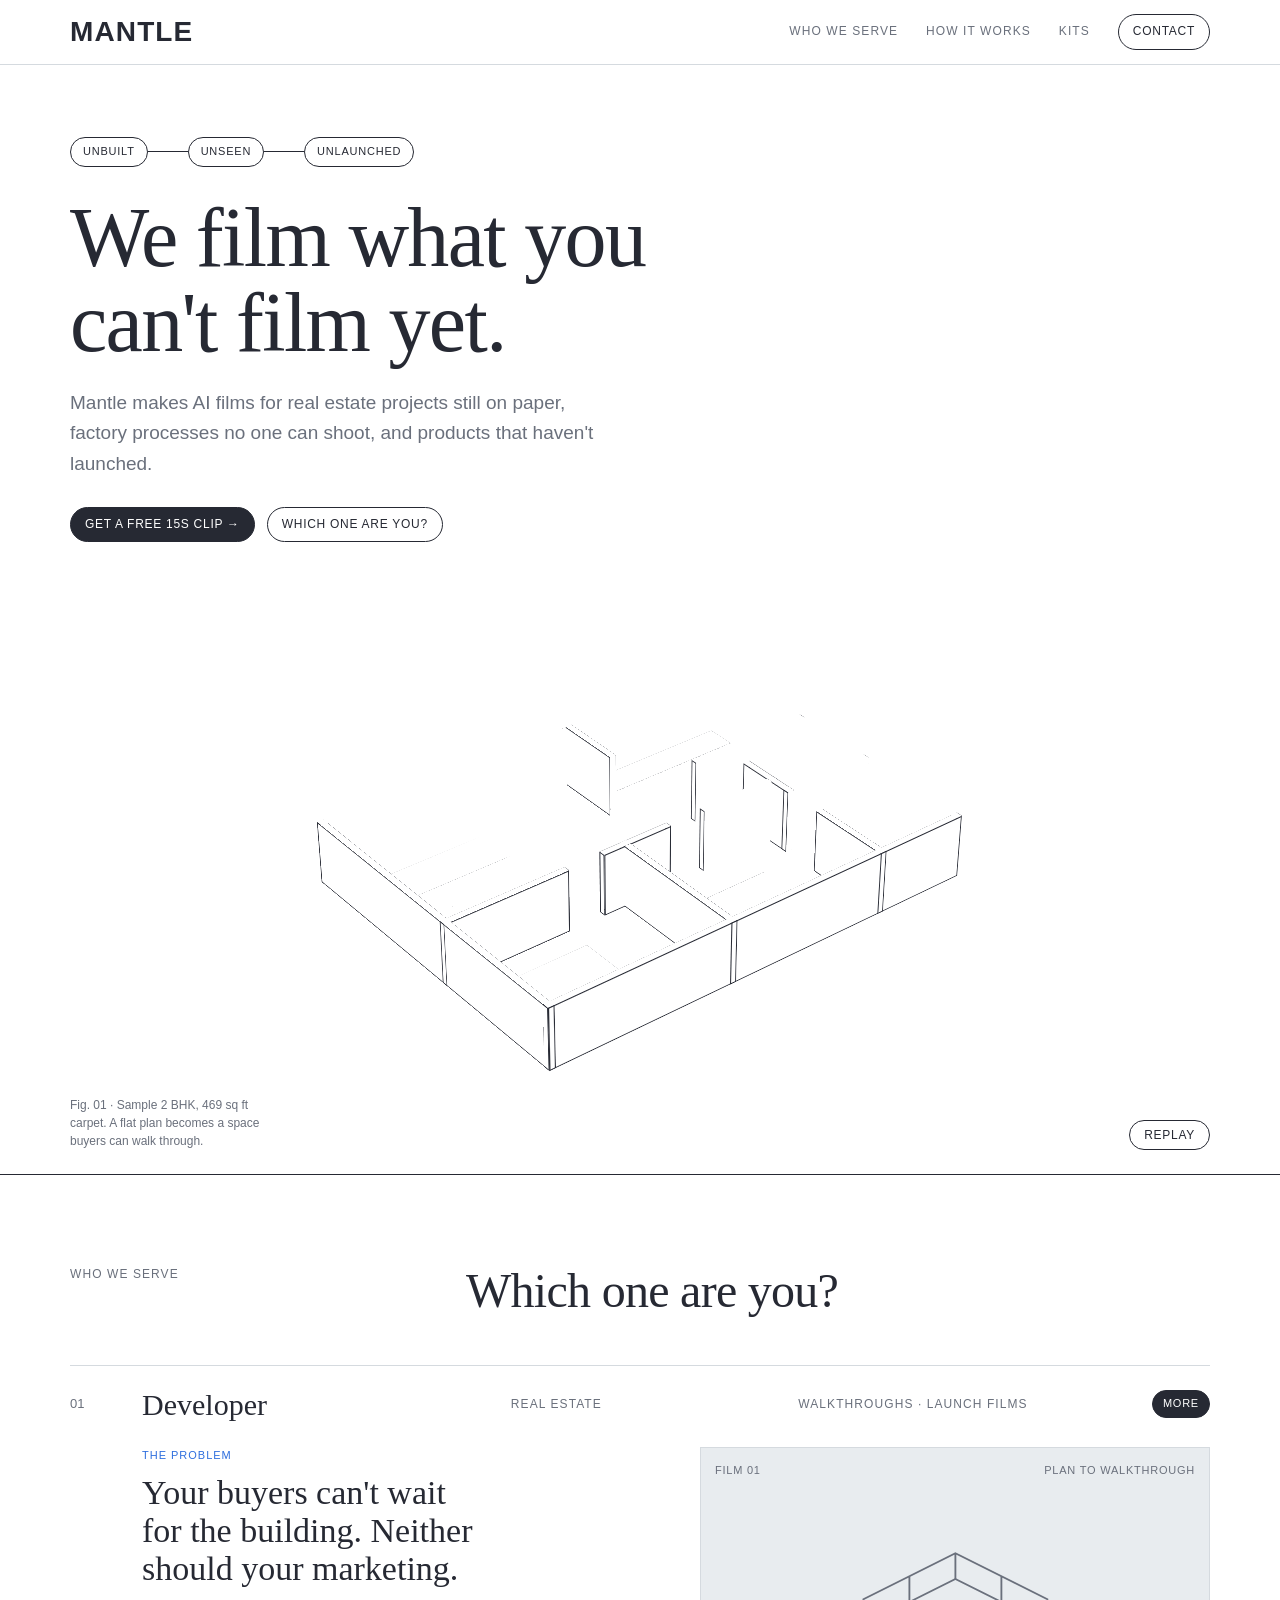
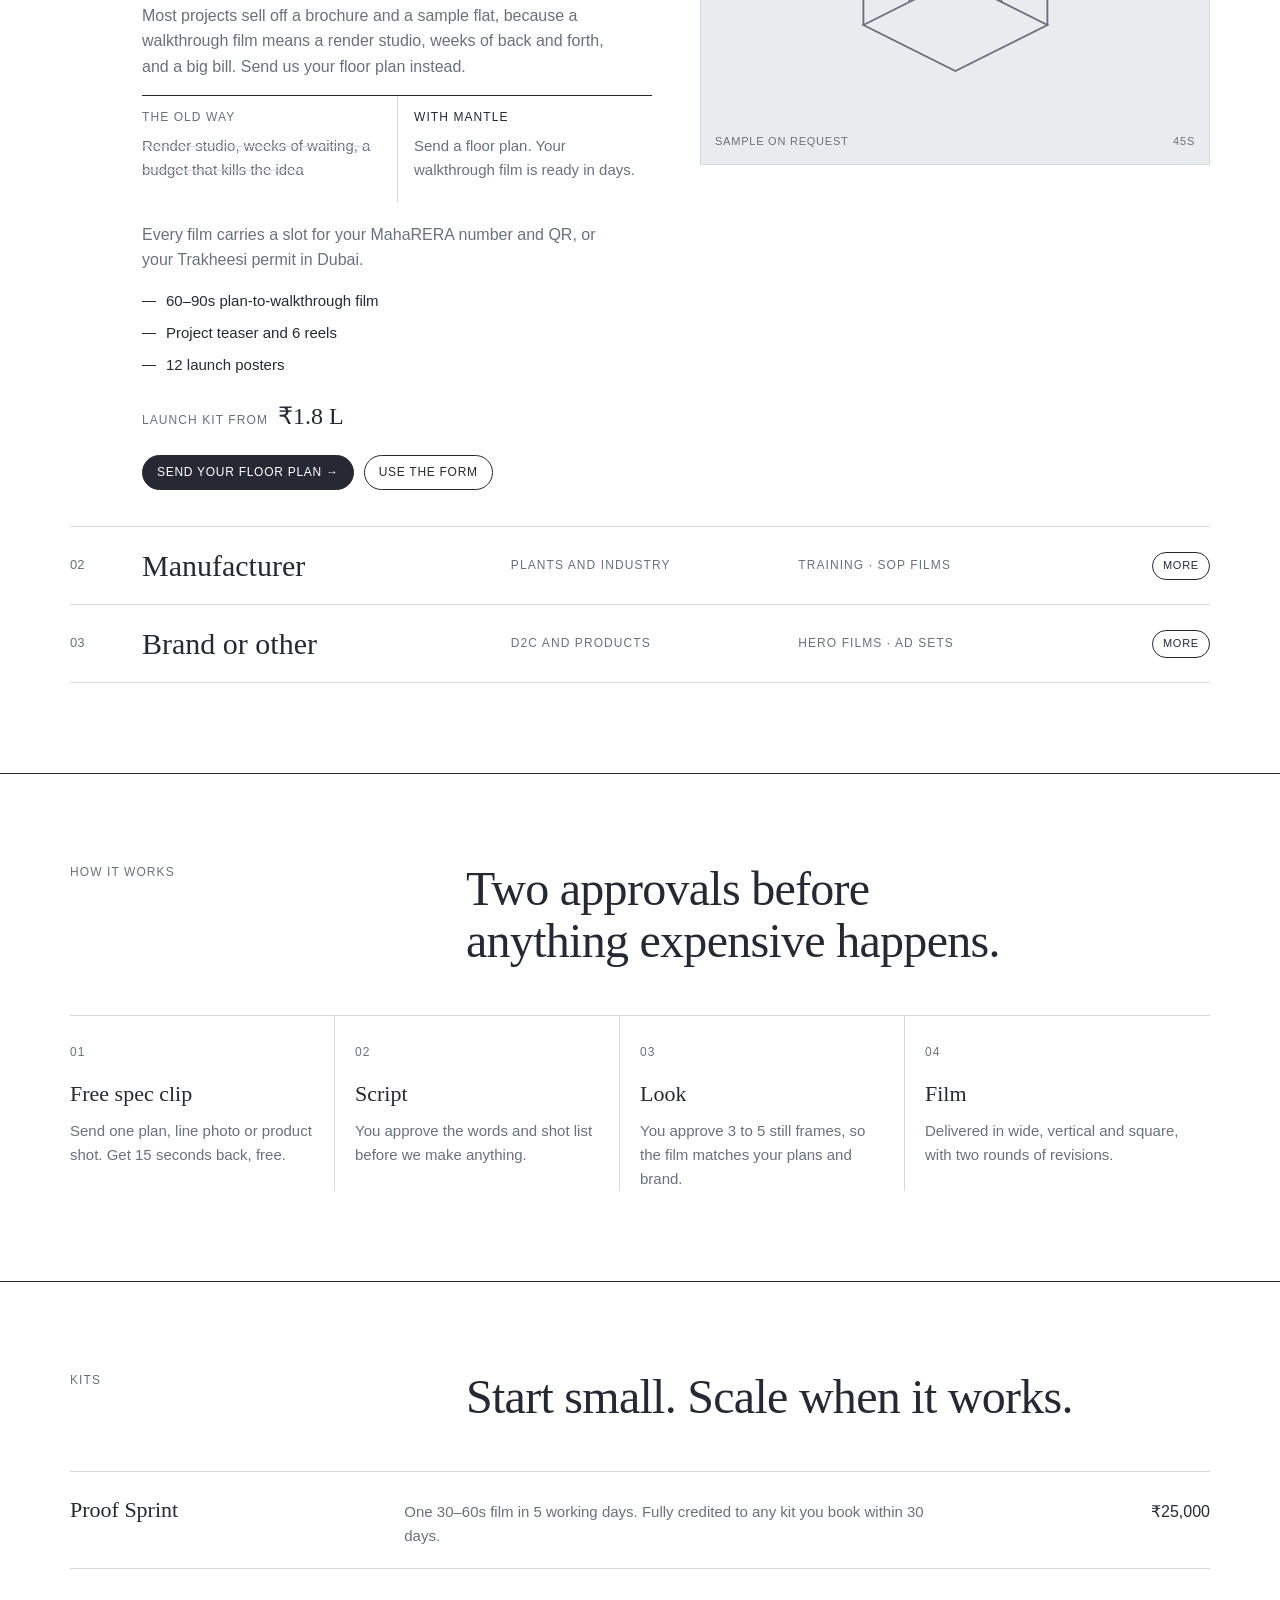
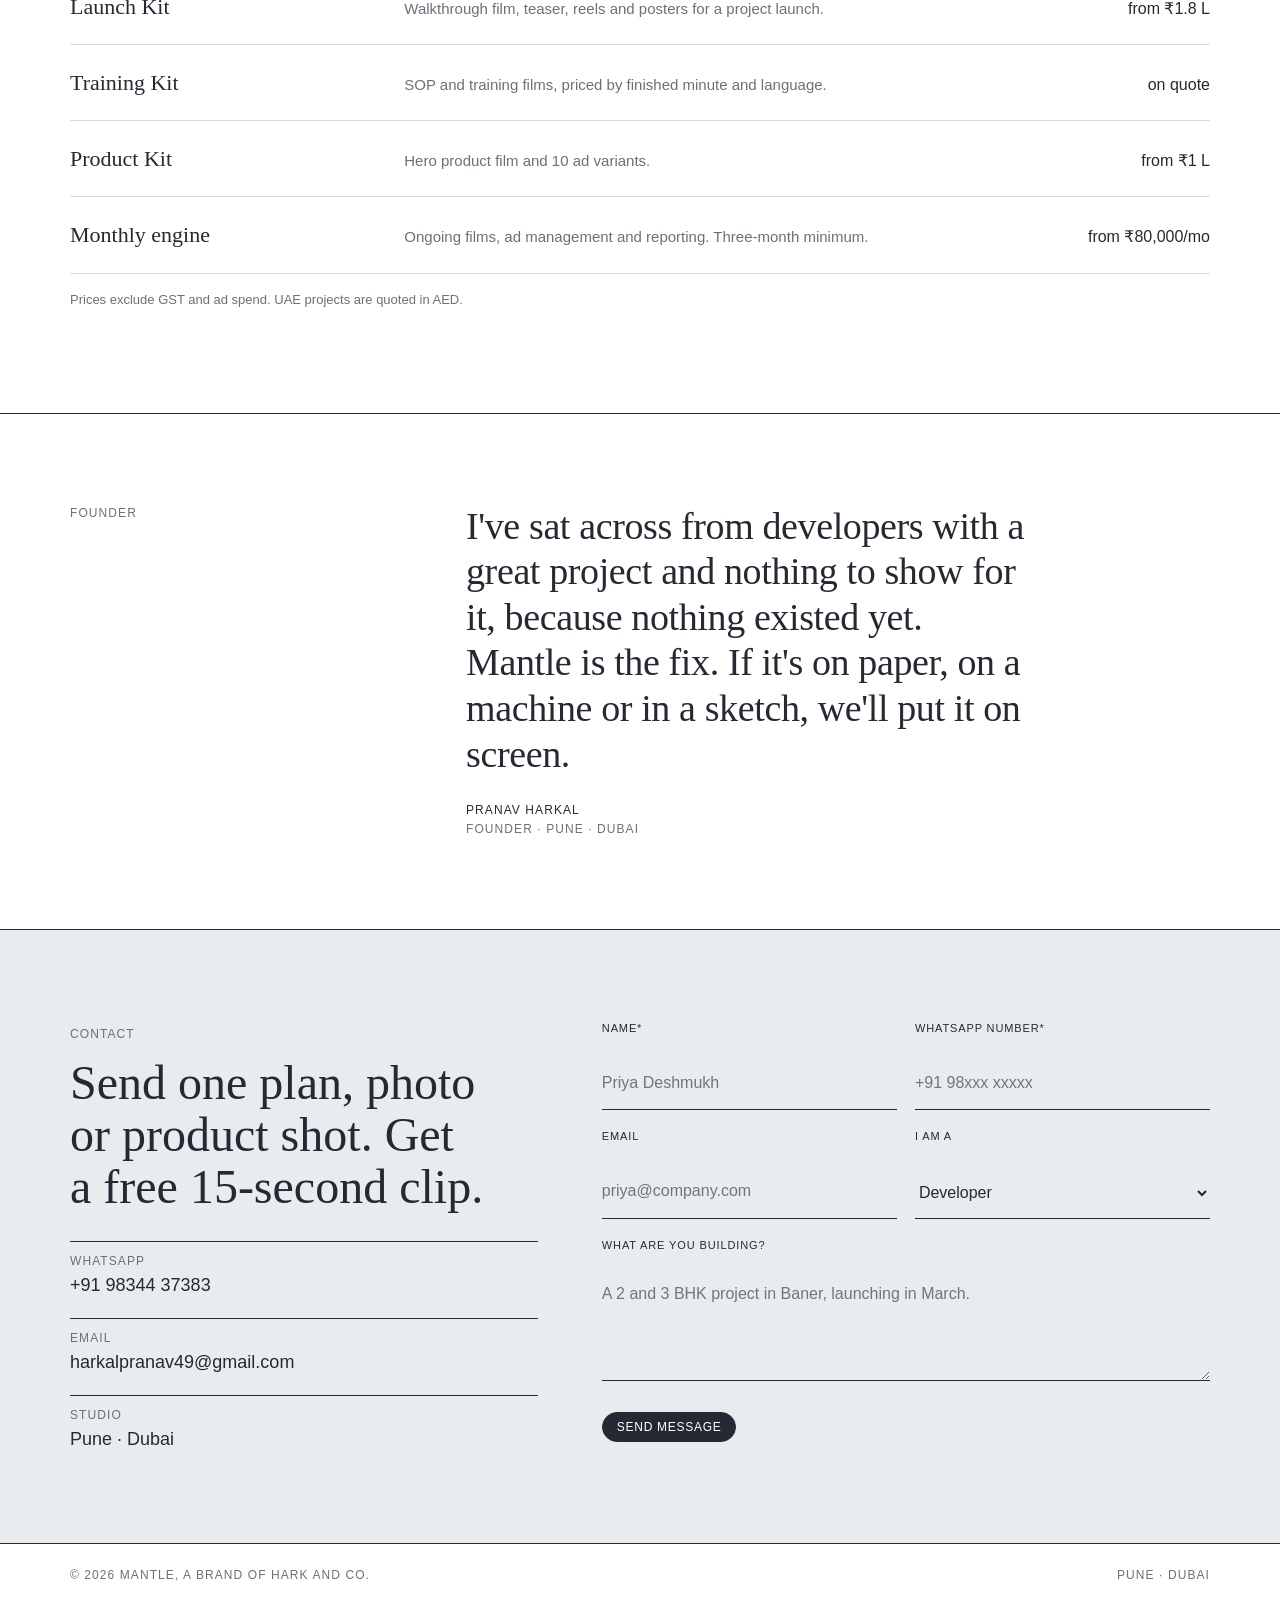
==== index.html @ ec626855 "Add files via upload" ====
<!doctype html>
<html lang="en">
<head>
<meta charset="utf-8">
<meta name="viewport" content="width=device-width, initial-scale=1, viewport-fit=cover">
<title>Mantle | AI films for what you can't film yet</title>
<meta name="description" content="Mantle makes AI films for unbuilt real estate projects, factory training and SOPs, and unlaunched products. Pune and Dubai.">
<meta property="og:title" content="Mantle | We film what you can't film yet">
<meta property="og:description" content="AI films for unbuilt projects, unseen processes and unlaunched products. Send one floor plan, get a free 15-second clip.">
<meta property="og:type" content="website">
<meta name="theme-color" content="#E8ECEF">
<link rel="icon" href="data:image/svg+xml,%3Csvg xmlns='http://www.w3.org/2000/svg' viewBox='0 0 32 32'%3E%3Crect width='32' height='32' rx='6' fill='%23262933'/%3E%3Cpath d='M8 24V9l8 8 8-8v15' fill='none' stroke='%23E8ECEF' stroke-width='2.4' stroke-linejoin='round'/%3E%3C/svg%3E">
<link rel="preconnect" href="https://api.fontshare.com">
<link rel="preconnect" href="https://cdn.fontshare.com" crossorigin>
<link rel="stylesheet" href="https://api.fontshare.com/v2/css?f[]=clash-display@500,600&f[]=zodiak@300,400&f[]=satoshi@400,500,700&display=swap">
<script>document.documentElement.classList.add('js')</script>
<style>
/* Layout: a technical sheet. Wordmark bar, serif thesis, wireframe figure, then numbered rows (who you are, how it works, kits), founder note, contact. Single committed light look. */
:root{
  --bg:#FFFFFF; --steel:#E8ECEF; --ink:#262933; --mute:#6A707C; --hair:#D5DADF; --signal:#2F6FDE;
  --mark:'Clash Display', 'Arial Black', sans-serif;
  --serif:'Zodiak', Georgia, serif;
  --sans:'Satoshi', 'Helvetica Neue', Arial, sans-serif;
  color-scheme:light;
}
*{box-sizing:border-box}
html{scroll-behavior:smooth}
body{margin:0;background:var(--bg);color:var(--ink);font-family:var(--sans);font-size:16px;line-height:1.6;-webkit-font-smoothing:antialiased}
a{color:inherit}
img,video{max-width:100%;display:block}
.wrap{max-width:1180px;margin:0 auto;padding-left:max(20px, env(safe-area-inset-left, 0px));padding-right:max(20px, env(safe-area-inset-right, 0px))}
.cap{font-family:var(--sans);font-weight:500;font-size:12px;letter-spacing:.09em;text-transform:uppercase}
.mute{color:var(--mute)}
:focus-visible{outline:2px solid var(--signal);outline-offset:3px}

/* loader */
.loader{display:none}
.js .loader{display:flex;position:fixed;inset:0;z-index:50;background:var(--steel);align-items:flex-end;padding:0 0 max(28px,env(safe-area-inset-bottom,0px)) max(28px,env(safe-area-inset-left,0px));transition:opacity .45s ease, visibility .45s}
.loader .tick{display:flex;align-items:center;gap:10px;font-size:12px}
.loader .tick::before{content:"";width:18px;height:22px;border-left:1px solid var(--ink);background:linear-gradient(var(--ink),var(--ink)) left 50%/100% 1px no-repeat}
.loaded .loader{opacity:0;visibility:hidden}

/* header */
header{position:sticky;top:env(safe-area-inset-top,0px);z-index:20;background:rgba(255,255,255,.92);backdrop-filter:blur(8px);border-bottom:1px solid var(--hair)}
body::before{content:"";position:fixed;inset:0 0 auto;height:env(safe-area-inset-top,0px);z-index:21;background:var(--bg)}
.bar{display:flex;align-items:center;justify-content:space-between;gap:16px;height:64px}
.wordmark{font-family:var(--mark);font-weight:600;font-size:clamp(22px,2.8vw,28px);letter-spacing:.04em;text-decoration:none}
nav{display:flex;align-items:center;gap:28px}
nav a.cap{text-decoration:none;color:var(--mute)}
nav a.cap:hover{color:var(--ink)}
.pill{display:inline-flex;align-items:center;gap:8px;border:1px solid var(--ink);border-radius:999px;padding:7px 14px;font-size:12px;font-weight:500;letter-spacing:.06em;text-transform:uppercase;text-decoration:none;background:transparent;color:var(--ink);cursor:pointer;font-family:var(--sans)}
.pill.solid{background:var(--ink);color:var(--bg)}
.pill.solid:hover{background:var(--signal);border-color:var(--signal)}
@media (max-width:760px){nav .cap{display:none}}

/* hero */
.hero{padding-block:clamp(36px,6vw,72px) 24px}
.tags{display:flex;align-items:center;flex-wrap:wrap;gap:0;margin-bottom:28px}
.tags span{border:1px solid var(--ink);border-radius:999px;padding:5px 12px;font-size:11px;font-weight:500;letter-spacing:.07em;text-transform:uppercase}
.tags i{display:block;width:clamp(16px,4vw,40px);height:1px;background:var(--ink)}
h1{font-family:var(--serif);font-weight:300;font-size:clamp(36px,6.6vw,84px);line-height:1.02;letter-spacing:-.02em;margin:0;max-width:16ch;text-wrap:balance}
.hero p.sub{font-size:clamp(16px,1.6vw,19px);color:var(--mute);max-width:52ch;margin:22px 0 0}
.hero .ctas{display:flex;flex-wrap:wrap;gap:12px;margin-top:28px}
.figure{position:relative;margin:clamp(12px,3vw,28px) 0 0;height:clamp(340px,60vw,580px);display:flex;align-items:flex-end;justify-content:space-between;gap:12px}
.figure figcaption{position:relative;z-index:1;max-width:30ch;font-size:12px;color:var(--mute);line-height:1.5;background:var(--bg)}
.figure .replay{position:relative;z-index:1;flex:none}
@media (max-width:600px){#fit{top:42%}}
#fit{position:absolute;left:50%;top:48%;width:0;height:0;perspective:2200px}
#plan{position:absolute;left:-200px;top:-150px;width:400px;height:300px;transform-style:preserve-3d;
  transform:translateY(calc(var(--r,1)*24px)) rotateX(calc(var(--r,1)*56deg)) rotateZ(calc(var(--r,1)*-38deg + var(--drift,0deg)))}
.room{position:absolute;border:1px dashed var(--hair)}
.room b{position:absolute;left:7px;bottom:5px;font-family:var(--sans);font-size:10px;font-weight:500;letter-spacing:.08em;text-transform:uppercase;color:var(--mute)}
.f{position:absolute;background:var(--bg);border:1px solid var(--ink);backface-visibility:visible}
.fh{transform-origin:50% 100%;transform:rotateX(-90deg) scaleY(var(--s))}
.fv{transform-origin:100% 50%;transform:rotateY(90deg) scaleX(var(--s))}
.top{position:absolute;background:var(--bg);border:1px solid var(--ink);transform:translateZ(calc(var(--h)*var(--t,1)*1px))}

/* sections */
section.block{border-top:1px solid var(--ink);padding-block:clamp(48px,7vw,96px)}
.sec-head{display:grid;grid-template-columns:minmax(0,1fr) minmax(0,2fr);gap:24px;margin-bottom:clamp(28px,4vw,48px)}
.sec-head h2{font-family:var(--serif);font-weight:300;font-size:clamp(28px,4vw,48px);line-height:1.08;letter-spacing:-.015em;margin:0;text-wrap:balance}
@media (max-width:760px){.sec-head{grid-template-columns:1fr;gap:12px}}

/* who rows */
.rows{border-top:1px solid var(--hair)}
.row{border-bottom:1px solid var(--hair)}
.row>button{all:unset;box-sizing:border-box;width:100%;display:grid;grid-template-columns:56px minmax(0,1.3fr) minmax(0,1fr) minmax(0,1.2fr) 70px;align-items:center;gap:16px;padding:22px 0;cursor:pointer}
.row>button:focus-visible{outline:2px solid var(--signal);outline-offset:2px}
.row .no{font-size:13px;color:var(--mute)}
.row .name{font-family:var(--serif);font-weight:400;font-size:clamp(22px,2.6vw,30px);line-height:1.1}
.row .more{justify-self:end;border:1px solid var(--ink);border-radius:999px;padding:4px 10px;font-size:11px;font-weight:500;letter-spacing:.07em}
.row[data-open] .more{background:var(--ink);color:var(--bg)}
.row>button:hover .name{color:var(--signal)}
@media (max-width:760px){.row>button{grid-template-columns:36px minmax(0,1fr) 64px;row-gap:4px}.row .c3,.row .c4{display:none}}
.panel{display:grid;grid-template-columns:minmax(0,1fr) minmax(0,1fr);gap:clamp(20px,4vw,48px);padding:4px 0 36px 72px}
.row:not([data-open]) .panel{display:none}
@media (max-width:760px){.panel{grid-template-columns:1fr;padding-left:0}}
.prob{font-size:11px;font-weight:500;letter-spacing:.09em;text-transform:uppercase;color:var(--signal);margin-bottom:10px}
.vs{display:grid;grid-template-columns:1fr 1fr;border-top:1px solid var(--ink);margin:0 0 20px}
.vs div{padding:12px 16px 4px 0}
.vs div+div{padding-left:16px;border-left:1px solid var(--hair)}
.vs .cap{display:block;margin-bottom:6px}
.vs p{margin:0;font-size:15px;color:var(--ink)}
.vs div:first-child p{color:var(--mute);text-decoration:line-through;text-decoration-color:var(--hair)}
@media (max-width:420px){.vs{grid-template-columns:1fr}.vs div+div{padding-left:0;border-left:0;border-top:1px solid var(--hair)}}
.panel h3{font-family:var(--serif);font-weight:300;font-size:clamp(24px,2.8vw,34px);line-height:1.12;margin:0 0 14px;text-wrap:balance}
.panel p{margin:0 0 16px;color:var(--mute);max-width:52ch}
.panel ul{list-style:none;margin:0 0 20px;padding:0;display:grid;gap:8px}
.panel li{display:flex;gap:10px;font-size:15px}
.panel li::before{content:"";flex:none;width:14px;height:1px;background:var(--ink);margin-top:12px}
.price{display:flex;align-items:baseline;gap:10px;flex-wrap:wrap;margin-bottom:20px}
.price strong{font-family:var(--serif);font-weight:400;font-size:24px}
.panel .ctas{display:flex;flex-wrap:wrap;gap:10px}
.film{position:relative;aspect-ratio:16/10;max-width:100%;background:var(--steel);border:1px solid var(--hair);overflow:hidden}
.film video{position:absolute;inset:0;width:100%;height:100%;object-fit:cover}
.film .ph{position:absolute;inset:0;display:flex;flex-direction:column;justify-content:space-between;padding:14px;font-size:11px;letter-spacing:.07em;text-transform:uppercase;color:var(--mute)}
.film .ph svg{align-self:center;width:46%;height:auto}
.film .ph .r{display:flex;justify-content:space-between}

/* how */
.steps{display:grid;grid-template-columns:repeat(4,minmax(0,1fr));border-top:1px solid var(--hair)}
.steps div{padding:22px 20px 0 0;border-right:1px solid var(--hair);margin-right:20px}
.steps div:last-child{border-right:0;margin-right:0}
.steps h4{font-family:var(--serif);font-weight:400;font-size:22px;margin:12px 0 8px}
.steps p{margin:0;color:var(--mute);font-size:15px}
@media (max-width:900px){.steps{grid-template-columns:repeat(2,minmax(0,1fr));row-gap:28px}.steps div:nth-child(2){border-right:0;margin-right:0}}
@media (max-width:520px){.steps{grid-template-columns:1fr}.steps div{border-right:0;margin-right:0}}

/* kits */
.kits{border-top:1px solid var(--hair)}
.kit{display:grid;grid-template-columns:minmax(0,1.2fr) minmax(0,2fr) minmax(0,1fr);gap:20px;padding:20px 0;border-bottom:1px solid var(--hair);align-items:baseline}
.kit h4{font-family:var(--serif);font-weight:400;font-size:22px;margin:0}
.kit p{margin:0;color:var(--mute);font-size:15px}
.kit .amt{justify-self:end;text-align:right;font-variant-numeric:tabular-nums;font-weight:500}
@media (max-width:760px){.kit{grid-template-columns:1fr;gap:4px}.kit .amt{justify-self:start;text-align:left}}
.fine{font-size:13px;color:var(--mute);margin-top:16px}

/* founder */
.founder{display:grid;grid-template-columns:minmax(0,1fr) minmax(0,2fr);gap:24px;align-items:start}
.founder blockquote{margin:0;font-family:var(--serif);font-weight:300;font-size:clamp(24px,3vw,38px);line-height:1.2;letter-spacing:-.01em;max-width:30ch}
.founder .who{margin-top:24px}
@media (max-width:760px){.founder{grid-template-columns:1fr}}

/* contact */
.steel{background:var(--steel)}
.contact{display:grid;grid-template-columns:minmax(0,1fr) minmax(0,1.3fr);gap:clamp(24px,5vw,72px)}
@media (max-width:860px){.contact{grid-template-columns:1fr}}
.direct{display:grid;gap:18px;margin-top:28px}
.direct>div{border-top:1px solid var(--ink);padding-top:10px}
.direct .v{font-size:18px;user-select:all}
form{display:grid;gap:18px}
.fld{display:grid;gap:6px}
.fld label{font-size:11px;font-weight:500;letter-spacing:.08em;text-transform:uppercase}
.fld input,.fld select,.fld textarea{font:inherit;color:var(--ink);background:transparent;border:0;border-bottom:1px solid var(--ink);border-radius:0;padding:8px 0;width:100%}
.fld textarea{min-height:96px;resize:vertical}
.two{display:grid;grid-template-columns:1fr 1fr;gap:18px}
@media (max-width:520px){.two{grid-template-columns:1fr}}
.status{font-size:14px;min-height:1.4em}
.hp{position:absolute;left:-9999px}
footer{border-top:1px solid var(--ink)}
footer .wrap{display:flex;flex-wrap:wrap;justify-content:space-between;gap:12px;padding-block:22px max(22px,env(safe-area-inset-bottom,0px))}
@media (prefers-reduced-motion: reduce){html{scroll-behavior:auto}.js .loader{display:none}}
</style>
</head>
<body>
<div class="loader" aria-hidden="true"><div class="tick"><span id="count">00</span></div></div>

<header>
  <div class="wrap bar">
    <a class="wordmark" href="#top" aria-label="Mantle home">MANTLE</a>
    <nav aria-label="Main">
      <a class="cap" href="#who">Who we serve</a>
      <a class="cap" href="#how">How it works</a>
      <a class="cap" href="#kits">Kits</a>
      <a class="pill" href="#contact">Contact</a>
    </nav>
  </div>
</header>

<main id="top">
  <section class="wrap hero">
    <div class="tags" aria-label="What we film"><span>Unbuilt</span><i></i><span>Unseen</span><i></i><span>Unlaunched</span></div>
    <h1>We film what you can't film yet.</h1>
    <p class="sub">Mantle makes AI films for real estate projects still on paper, factory processes no one can shoot, and products that haven't launched.</p>
    <div class="ctas">
      <a class="pill solid" id="heroCta" href="https://wa.me/919834437383?text=Hi%20Mantle%2C%20I%27d%20like%20a%20free%2015-second%20clip." target="_blank" rel="noopener">Get a free 15s clip →</a>
      <a class="pill" href="#who">Which one are you?</a>
    </div>
    <figure class="figure" id="figure" aria-label="Wireframe of a 2 BHK floor plan rising into 3D">
      <div id="fit"><div id="plan"></div></div>
      <figcaption>Fig. 01 · Sample 2 BHK, 469 sq ft carpet. A flat plan becomes a space buyers can walk through.</figcaption>
      <button class="pill replay" type="button" id="replay">Replay</button>
    </figure>
  </section>

  <section class="block" id="who">
    <div class="wrap">
      <div class="sec-head"><span class="cap mute">Who we serve</span><h2>Which one are you?</h2></div>
      <div class="rows">

        <div class="row" data-k="dev" data-open>
          <button aria-expanded="true" aria-controls="p-dev"><span class="no">01</span><span class="name">Developer</span><span class="cap mute c3">Real estate</span><span class="cap mute c4">Walkthroughs · launch films</span><span class="more cap">More</span></button>
          <div class="panel" id="p-dev">
            <div>
              <div class="prob">The problem</div>
              <h3>Your buyers can't wait for the building. Neither should your marketing.</h3>
              <p>Most projects sell off a brochure and a sample flat, because a walkthrough film means a render studio, weeks of back and forth, and a big bill. Send us your floor plan instead.</p>
              <div class="vs"><div><span class="cap mute">The old way</span><p>Render studio, weeks of waiting, a budget that kills the idea</p></div><div><span class="cap">With Mantle</span><p>Send a floor plan. Your walkthrough film is ready in days.</p></div></div>
              <p>Every film carries a slot for your MahaRERA number and QR, or your Trakheesi permit in Dubai.</p>
              <ul><li>60–90s plan-to-walkthrough film</li><li>Project teaser and 6 reels</li><li>12 launch posters</li></ul>
              <div class="price"><span class="cap mute">Launch Kit from</span><strong>₹1.8 L</strong></div>
              <div class="ctas"><a class="pill solid" href="https://wa.me/919834437383?text=Hi%20Mantle%2C%20here%27s%20my%20floor%20plan%20for%20a%20free%20clip." target="_blank" rel="noopener">Send your floor plan →</a><a class="pill" href="#contact" data-pick="Developer">Use the form</a></div>
            </div>
            <div class="film"><video muted loop playsinline preload="none" data-src="videos/developer.mp4"></video>
              <div class="ph"><div class="r"><span>Film 01</span><span>Plan to walkthrough</span></div>
                <svg viewBox="0 0 120 80" fill="none" stroke="currentColor" stroke-width="1"><path d="M10 50 60 25 110 50 60 75Z"/><path d="M10 50V36L60 11 110 36V50M60 11V25M35 23.5V37.5M85 23.5V37.5"/></svg>
                <div class="r"><span>Sample on request</span><span>45s</span></div></div></div>
          </div>
        </div>

        <div class="row" data-k="mfg">
          <button aria-expanded="false" aria-controls="p-mfg"><span class="no">02</span><span class="name">Manufacturer</span><span class="cap mute c3">Plants and industry</span><span class="cap mute c4">Training · SOP films</span><span class="more cap">More</span></button>
          <div class="panel" id="p-mfg">
            <div>
              <div class="prob">The problem</div>
              <h3>Training every new worker by hand is the most expensive habit in your plant.</h3>
              <p>Senior staff repeat the same lesson every batch, the line slows while they teach, and the know-how walks out when they leave. Filming it the usual way means stopping production for a crew.</p>
              <div class="vs"><div><span class="cap mute">The old way</span><p>Trainers repeat it every shift, or the line stops for a shoot</p></div><div><span class="cap">With Mantle</span><p>One SOP film, every shift, in Marathi, Hindi, English or Arabic</p></div></div>
              <p>Made from photos of your line, without stopping it. Your plant expert signs off every technical step before delivery.</p>
              <ul><li>Machine and process SOPs</li><li>Safety and onboarding films</li><li>Multi-language versions with captions</li></ul>
              <div class="price"><span class="cap mute">Training Kit</span><strong>Quoted per finished minute</strong></div>
              <div class="ctas"><a class="pill solid" href="https://wa.me/919834437383?text=Hi%20Mantle%2C%20I%27d%20like%20training%20or%20SOP%20videos%20for%20our%20plant." target="_blank" rel="noopener">Send a photo of your line →</a><a class="pill" href="#contact" data-pick="Manufacturer">Use the form</a></div>
            </div>
            <div class="film"><video muted loop playsinline preload="none" data-src="videos/manufacturer.mp4"></video>
              <div class="ph"><div class="r"><span>Film 02</span><span>Machine SOP</span></div>
                <svg viewBox="0 0 120 80" fill="none" stroke="currentColor" stroke-width="1"><circle cx="40" cy="44" r="18"/><circle cx="40" cy="44" r="6"/><circle cx="80" cy="34" r="12"/><circle cx="80" cy="34" r="4"/><path d="M10 70H110"/></svg>
                <div class="r"><span>Sample on request</span><span>Marathi · 60s</span></div></div></div>
          </div>
        </div>

        <div class="row" data-k="brand">
          <button aria-expanded="false" aria-controls="p-brand"><span class="no">03</span><span class="name">Brand or other</span><span class="cap mute c3">D2C and products</span><span class="cap mute c4">Hero films · ad sets</span><span class="more cap">More</span></button>
          <div class="panel" id="p-brand">
            <div>
              <div class="prob">The problem</div>
              <h3>Your launch shouldn't wait for a studio, a crew and a free date.</h3>
              <p>A proper launch video means booking a studio, hiring a crew and models, and reshooting when one thing is off. By the time it's edited, launch week has gone.</p>
              <div class="vs"><div><span class="cap mute">The old way</span><p>Studio booking, crew, models, reshoots, and one video to show for it</p></div><div><span class="cap">With Mantle</span><p>Send a product photo. Get a hero film and 10 ad variants.</p></div></div>
              <p>Works from a photo, a render or a sketch, so you can launch before stock even lands.</p>
              <ul><li>Hero product film</li><li>10 ad variants for Meta and YouTube</li><li>Vertical, square and wide cuts</li></ul>
              <div class="price"><span class="cap mute">Product Kit from</span><strong>₹1 L</strong></div>
              <div class="ctas"><a class="pill solid" href="https://wa.me/919834437383?text=Hi%20Mantle%2C%20I%27d%20like%20a%20product%20film." target="_blank" rel="noopener">Send your product shot →</a><a class="pill" href="#contact" data-pick="Brand or other">Use the form</a></div>
            </div>
            <div class="film"><video muted loop playsinline preload="none" data-src="videos/brand.mp4"></video>
              <div class="ph"><div class="r"><span>Film 03</span><span>Product hero</span></div>
                <svg viewBox="0 0 120 80" fill="none" stroke="currentColor" stroke-width="1"><path d="M48 18h24v8l6 6v40H42V32l6-6z"/><path d="M42 44h36"/></svg>
                <div class="r"><span>Sample on request</span><span>30s</span></div></div></div>
          </div>
        </div>

      </div>
    </div>
  </section>

  <section class="block" id="how">
    <div class="wrap">
      <div class="sec-head"><span class="cap mute">How it works</span><h2>Two approvals before anything expensive happens.</h2></div>
      <div class="steps">
        <div><span class="cap mute">01</span><h4>Free spec clip</h4><p>Send one plan, line photo or product shot. Get 15 seconds back, free.</p></div>
        <div><span class="cap mute">02</span><h4>Script</h4><p>You approve the words and shot list before we make anything.</p></div>
        <div><span class="cap mute">03</span><h4>Look</h4><p>You approve 3 to 5 still frames, so the film matches your plans and brand.</p></div>
        <div><span class="cap mute">04</span><h4>Film</h4><p>Delivered in wide, vertical and square, with two rounds of revisions.</p></div>
      </div>
    </div>
  </section>

  <section class="block" id="kits">
    <div class="wrap">
      <div class="sec-head"><span class="cap mute">Kits</span><h2>Start small. Scale when it works.</h2></div>
      <div class="kits">
        <div class="kit"><h4>Proof Sprint</h4><p>One 30–60s film in 5 working days. Fully credited to any kit you book within 30 days.</p><span class="amt">₹25,000</span></div>
        <div class="kit"><h4>Launch Kit</h4><p>Walkthrough film, teaser, reels and posters for a project launch.</p><span class="amt">from ₹1.8 L</span></div>
        <div class="kit"><h4>Training Kit</h4><p>SOP and training films, priced by finished minute and language.</p><span class="amt">on quote</span></div>
        <div class="kit"><h4>Product Kit</h4><p>Hero product film and 10 ad variants.</p><span class="amt">from ₹1 L</span></div>
        <div class="kit"><h4>Monthly engine</h4><p>Ongoing films, ad management and reporting. Three-month minimum.</p><span class="amt">from ₹80,000/mo</span></div>
      </div>
      <p class="fine">Prices exclude GST and ad spend. UAE projects are quoted in AED.</p>
    </div>
  </section>

  <section class="block" id="founder">
    <div class="wrap founder">
      <span class="cap mute">Founder</span>
      <div>
        <blockquote>I've sat across from developers with a great project and nothing to show for it, because nothing existed yet. Mantle is the fix. If it's on paper, on a machine or in a sketch, we'll put it on screen.</blockquote>
        <div class="who"><div class="cap">Pranav Harkal</div><div class="cap mute">Founder · Pune · Dubai</div></div>
      </div>
    </div>
  </section>

  <section class="block steel" id="contact">
    <div class="wrap contact">
      <div>
        <span class="cap mute">Contact</span>
        <h2 style="font-family:var(--serif);font-weight:300;font-size:clamp(28px,4vw,48px);line-height:1.08;margin:12px 0 0;text-wrap:balance">Send one plan, photo or product shot. Get a free 15-second clip.</h2>
        <div class="direct">
          <div><div class="cap mute">WhatsApp</div><div class="v">+91 98344 37383</div></div>
          <div><div class="cap mute">Email</div><div class="v">harkalpranav49@gmail.com</div></div>
          <div><div class="cap mute">Studio</div><div class="v">Pune · Dubai</div></div>
        </div>
      </div>
      <form name="contact" method="POST" data-netlify="true" netlify-honeypot="bot-field" id="form">
        <input type="hidden" name="form-name" value="contact">
        <p class="hp"><label>Leave this empty <input name="bot-field" id="bot-field"></label></p>
        <div class="two">
          <div class="fld"><label for="f-name">Name*</label><input id="f-name" name="name" required autocomplete="name" placeholder="Priya Deshmukh"></div>
          <div class="fld"><label for="f-phone">WhatsApp number*</label><input id="f-phone" name="phone" required type="tel" autocomplete="tel" placeholder="+91 98xxx xxxxx"></div>
        </div>
        <div class="two">
          <div class="fld"><label for="f-email">Email</label><input id="f-email" name="email" type="email" autocomplete="email" placeholder="priya@company.com"></div>
          <div class="fld"><label for="f-type">I am a</label><select id="f-type" name="type"><option>Developer</option><option>Manufacturer</option><option>Brand or other</option></select></div>
        </div>
        <div class="fld"><label for="f-msg">What are you building?</label><textarea id="f-msg" name="message" placeholder="A 2 and 3 BHK project in Baner, launching in March."></textarea></div>
        <div style="display:flex;flex-wrap:wrap;align-items:center;gap:16px"><button class="pill solid" type="submit">Send message</button><span class="status" id="status" role="status"></span></div>
      </form>
    </div>
  </section>
</main>

<footer><div class="wrap"><span class="cap mute">© 2026 Mantle, a brand of Hark and Co.</span><span class="cap mute">Pune · Dubai</span></div></footer>

<script>
(()=>{
const reduce=matchMedia('(prefers-reduced-motion: reduce)').matches;

/* loader: counts to 100 in under a second, then the figure builds */
const count=document.getElementById('count');
function done(){document.documentElement.classList.add('loaded');build();}
if(reduce){done();}else{let n=0;const t=setInterval(()=>{n=Math.min(100,n+7);count.textContent=String(n).padStart(2,'0');if(n>=100){clearInterval(t);setTimeout(done,120);}},45);}

/* wireframe figure */
const plan=document.getElementById('plan'),fit=document.getElementById('fit'),fig=document.getElementById('figure');
const el=(cls,css,vars)=>{const d=document.createElement('div');d.className=cls;Object.assign(d.style,css);if(vars)for(const k in vars)d.style.setProperty(k,vars[k]);plan.appendChild(d);return d;};
const px=v=>v+'px';
[['Living',0,0,240,170],['Kitchen',240,0,160,110],['',240,110,80,80],['Bath',320,110,80,80],['Bed 1',0,170,170,130],['Bed 2',170,170,150,130],['Balcony',320,190,80,110]]
 .forEach(([n,x,y,w,h])=>{const r=el('room',{left:px(x),top:px(y),width:px(w),height:px(h)});if(n)r.innerHTML='<b>'+n+'</b>';});
function box(x,y,w,d,h,prog){const S='var('+prog+',1)';
  el('f fh',{left:px(x),top:px(y+d-h),width:px(w),height:px(h)},{'--s':S});
  el('f fh',{left:px(x),top:px(y-h),width:px(w),height:px(h)},{'--s':S});
  el('f fv',{left:px(x+w-h),top:px(y),width:px(h),height:px(d)},{'--s':S});
  el('f fv',{left:px(x-h),top:px(y),width:px(h),height:px(d)},{'--s':S});
  el('top',{left:px(x),top:px(y),width:px(w),height:px(d)},{'--h':h,'--t':S});}
const H=58,T=6;
[[0,0,400,0],[400,0,400,300],[0,300,400,300],[0,0,0,300],[240,0,240,60],[290,110,400,110],[320,140,320,190],
 [0,170,110,170],[150,170,210,170],[250,170,320,170],[170,170,170,300],[320,190,400,190],[320,230,320,300]]
 .forEach(([x1,y1,x2,y2])=>{y1===y2?box(Math.min(x1,x2)-T/2,y1-T/2,Math.abs(x2-x1)+T,T,H,'--wp'):box(x1-T/2,Math.min(y1,y2)-T/2,T,Math.abs(y2-y1)+T,H,'--wp');});
[[18,22,118,38,14],[60,86,54,30,8],[252,10,136,26,18],[20,196,92,82,12],[188,204,96,74,12],[334,124,46,24,10]]
 .forEach(([x,y,w,d,h])=>box(x,y,w,d,h,'--fp'));

const cl=v=>Math.max(0,Math.min(1,v)),ez=t=>t<.5?2*t*t:1-Math.pow(-2*t+2,2)/2;
function set(p){const s=plan.style;s.setProperty('--r',ez(cl(p/.45)));s.setProperty('--wp',ez(cl((p-.35)/.4)));s.setProperty('--fp',ez(cl((p-.7)/.3)));}
function fitIt(){const sc=Math.min(1.25,(fig.clientWidth-16)/560,(fig.clientHeight-70)/380);fit.style.transform='scale('+sc+')';}
let raf=0,t0=0;
function build(){cancelAnimationFrame(raf);if(reduce){set(1);return;}t0=performance.now();
  const step=t=>{const e=t-t0,p=cl(e/3200);set(p);
    if(p>=1){plan.style.setProperty('--drift',(Math.sin((e-3200)/2600)*5).toFixed(2)+'deg');}
    raf=requestAnimationFrame(step);};raf=requestAnimationFrame(step);}
set(1);fitIt();addEventListener('resize',fitIt);
document.getElementById('replay').addEventListener('click',e=>{e.stopPropagation();build();});

/* who rows: one open at a time; opening a row also rewrites the hero button */
const hero=document.getElementById('heroCta');
const heroText={dev:['Send your floor plan →','Hi%20Mantle%2C%20here%27s%20my%20floor%20plan%20for%20a%20free%20clip.'],
  mfg:['Send a photo of your line →','Hi%20Mantle%2C%20I%27d%20like%20training%20or%20SOP%20videos%20for%20our%20plant.'],
  brand:['Send your product shot →','Hi%20Mantle%2C%20I%27d%20like%20a%20product%20film.']};
const rows=[...document.querySelectorAll('.row')];
function loadFilm(row){row.querySelectorAll('video[data-src]').forEach(v=>{if(v.src)return;v.src=v.dataset.src;
  v.addEventListener('loadeddata',()=>{v.parentElement.querySelector('.ph').hidden=true;v.play().catch(()=>{});},{once:true});
  v.addEventListener('error',()=>{v.hidden=true;},{once:true});});}
rows.forEach(r=>r.querySelector('button').addEventListener('click',()=>{
  const open=r.hasAttribute('data-open');
  rows.forEach(x=>{x.removeAttribute('data-open');x.querySelector('button').setAttribute('aria-expanded','false');});
  if(!open){r.setAttribute('data-open','');r.querySelector('button').setAttribute('aria-expanded','true');loadFilm(r);
    const h=heroText[r.dataset.k];hero.textContent=h[0];hero.href='https://wa.me/919834437383?text='+h[1];}
}));
loadFilm(rows[0]);
document.querySelectorAll('[data-pick]').forEach(a=>a.addEventListener('click',()=>{document.getElementById('f-type').value=a.dataset.pick;}));

/* form: Netlify stores submissions; anywhere else it says so plainly */
const form=document.getElementById('form'),status=document.getElementById('status');
form.addEventListener('submit',async e=>{e.preventDefault();
  if(!form.reportValidity())return;
  status.textContent='Sending…';
  try{const r=await fetch('/',{method:'POST',headers:{'Content-Type':'application/x-www-form-urlencoded'},body:new URLSearchParams(new FormData(form)).toString()});
    if(!r.ok)throw 0;form.reset();status.textContent="Sent. We'll reply on WhatsApp within a day.";}
  catch{status.textContent="Couldn't send right now. Message us on WhatsApp at +91 98344 37383.";}
});
})();
</script>
</body>
</html>
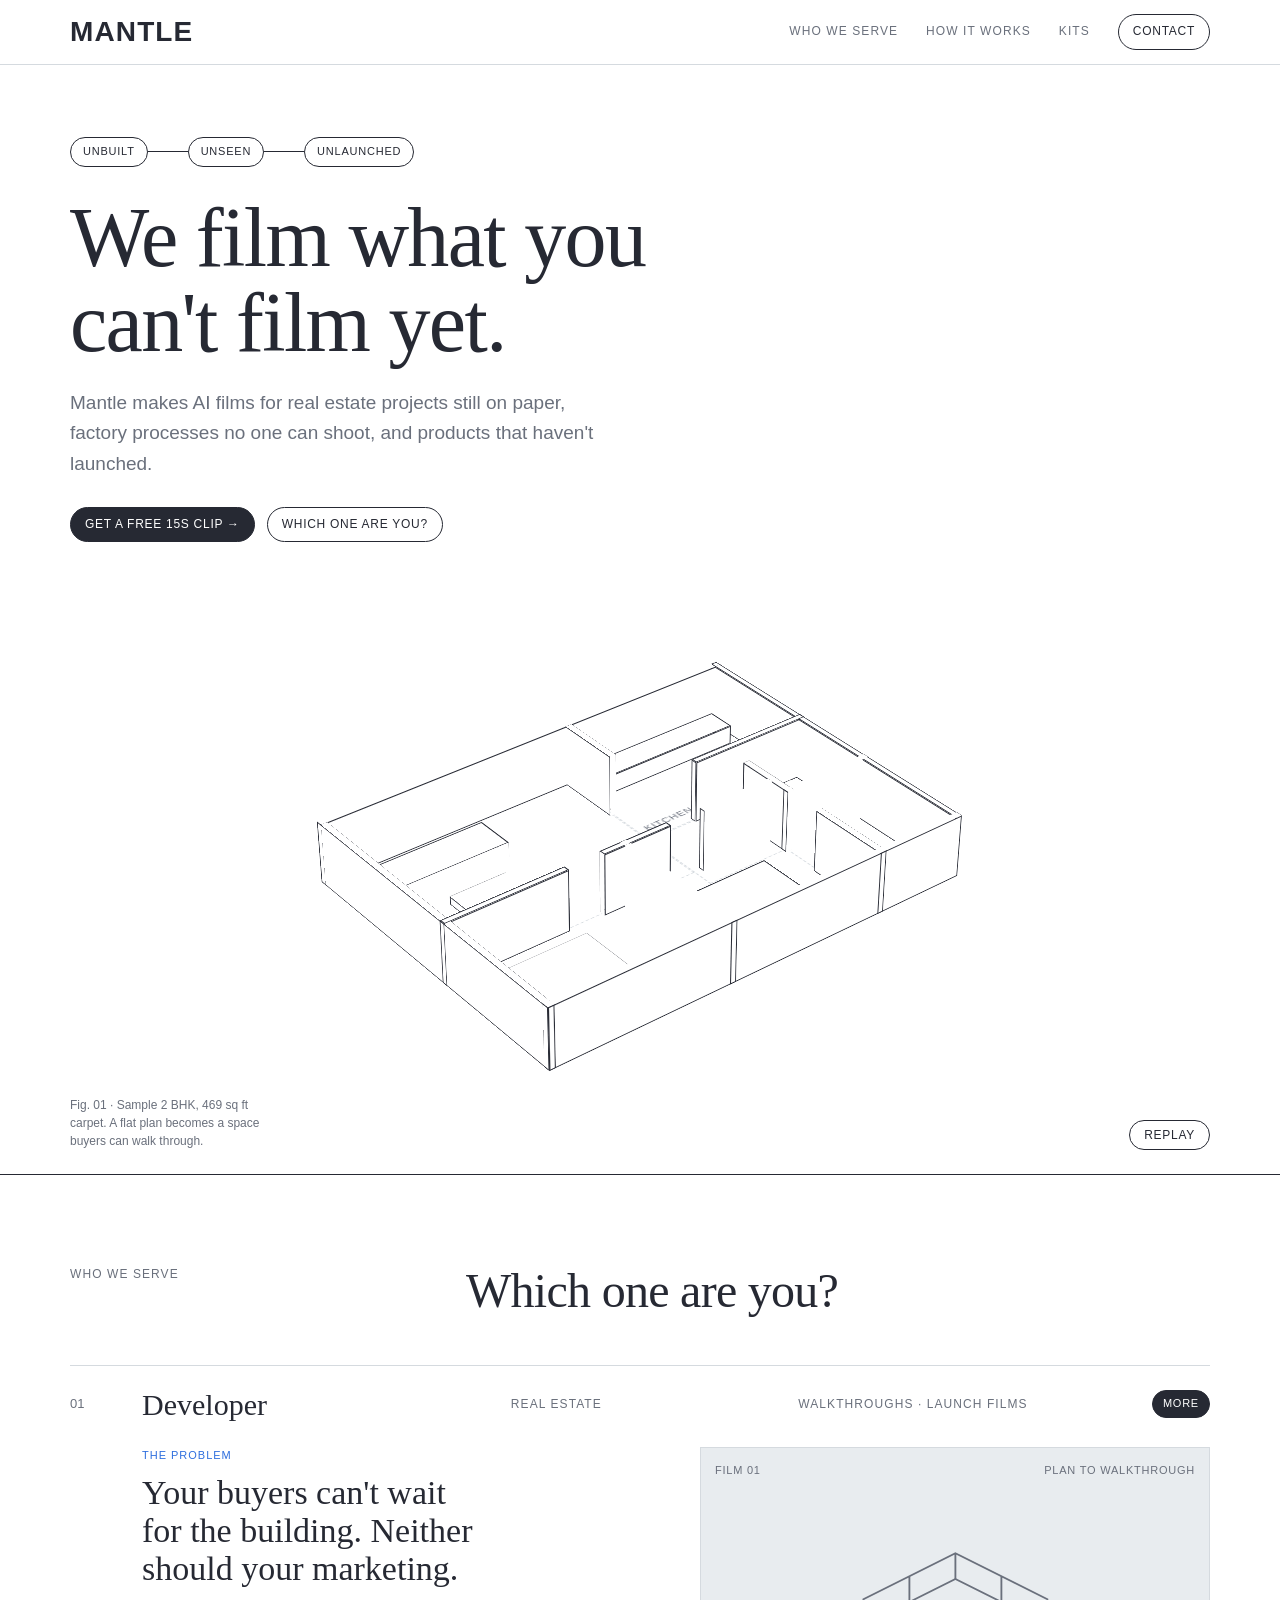
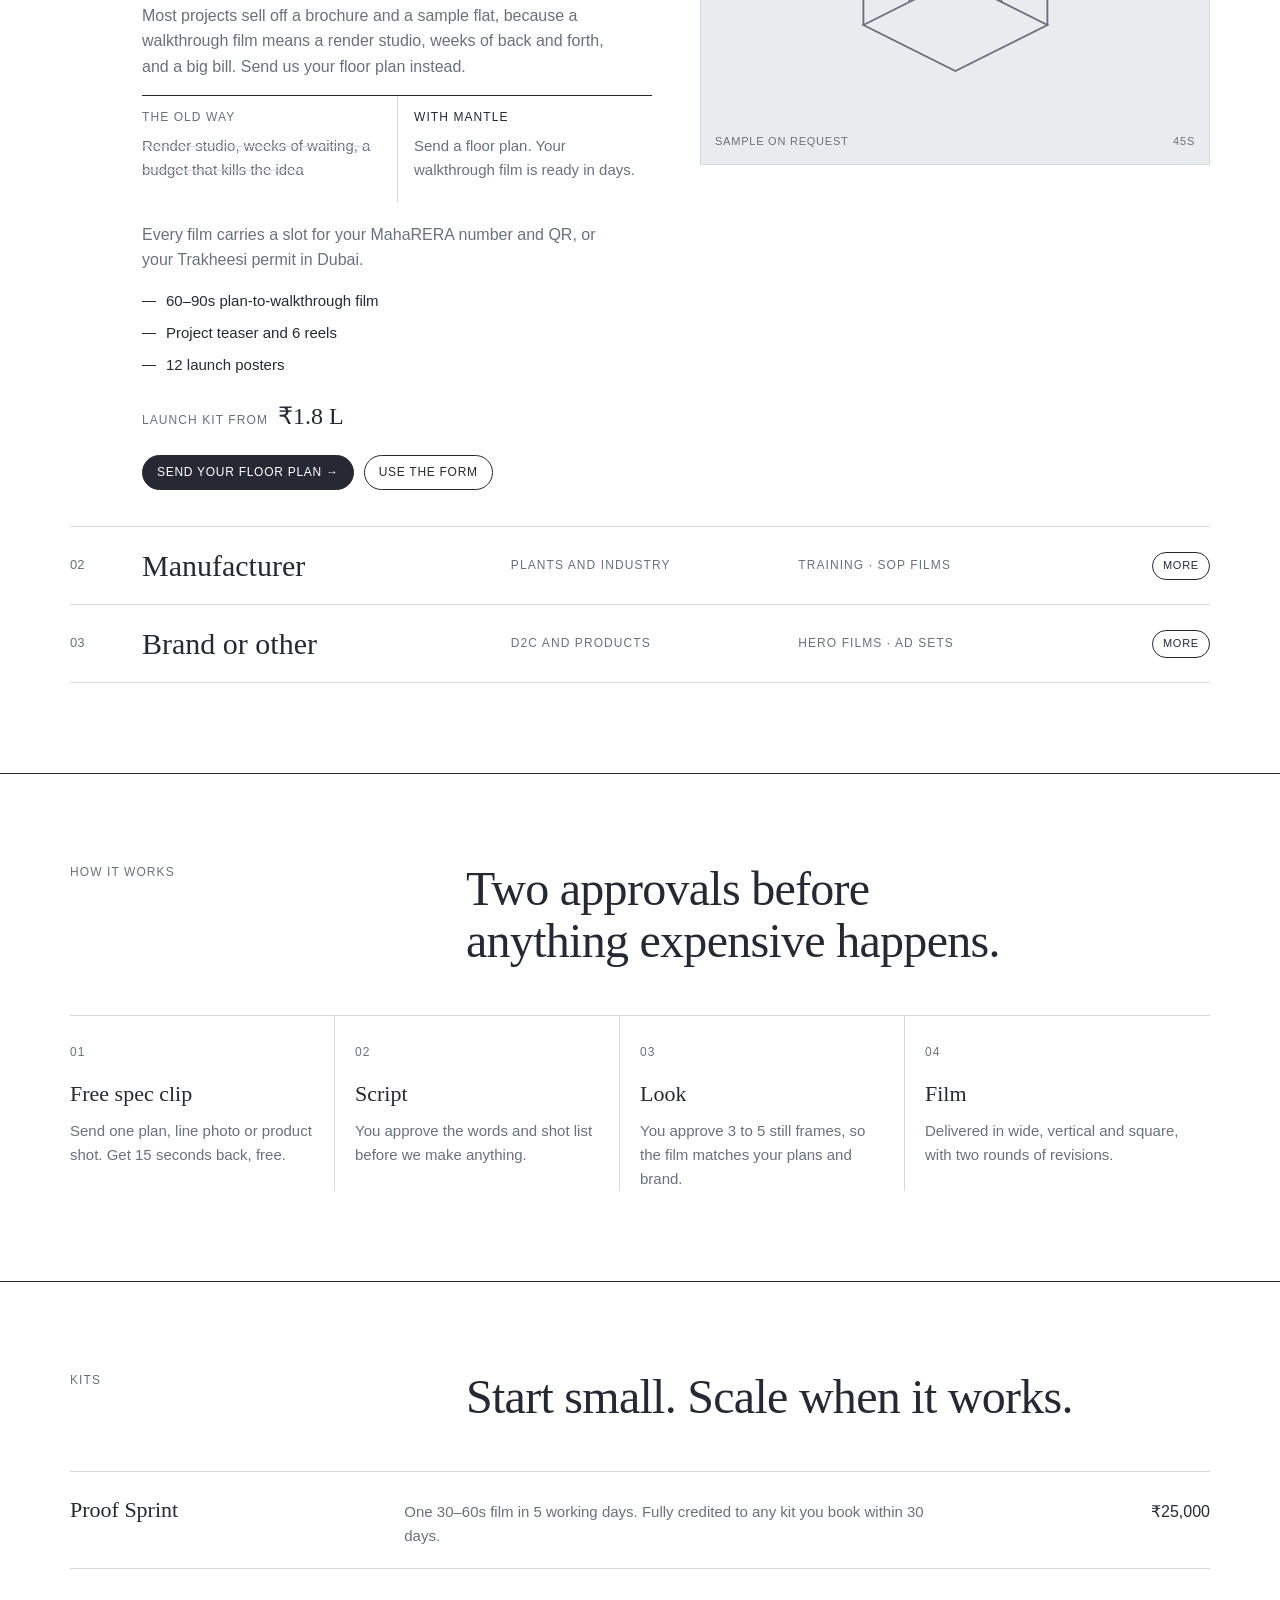
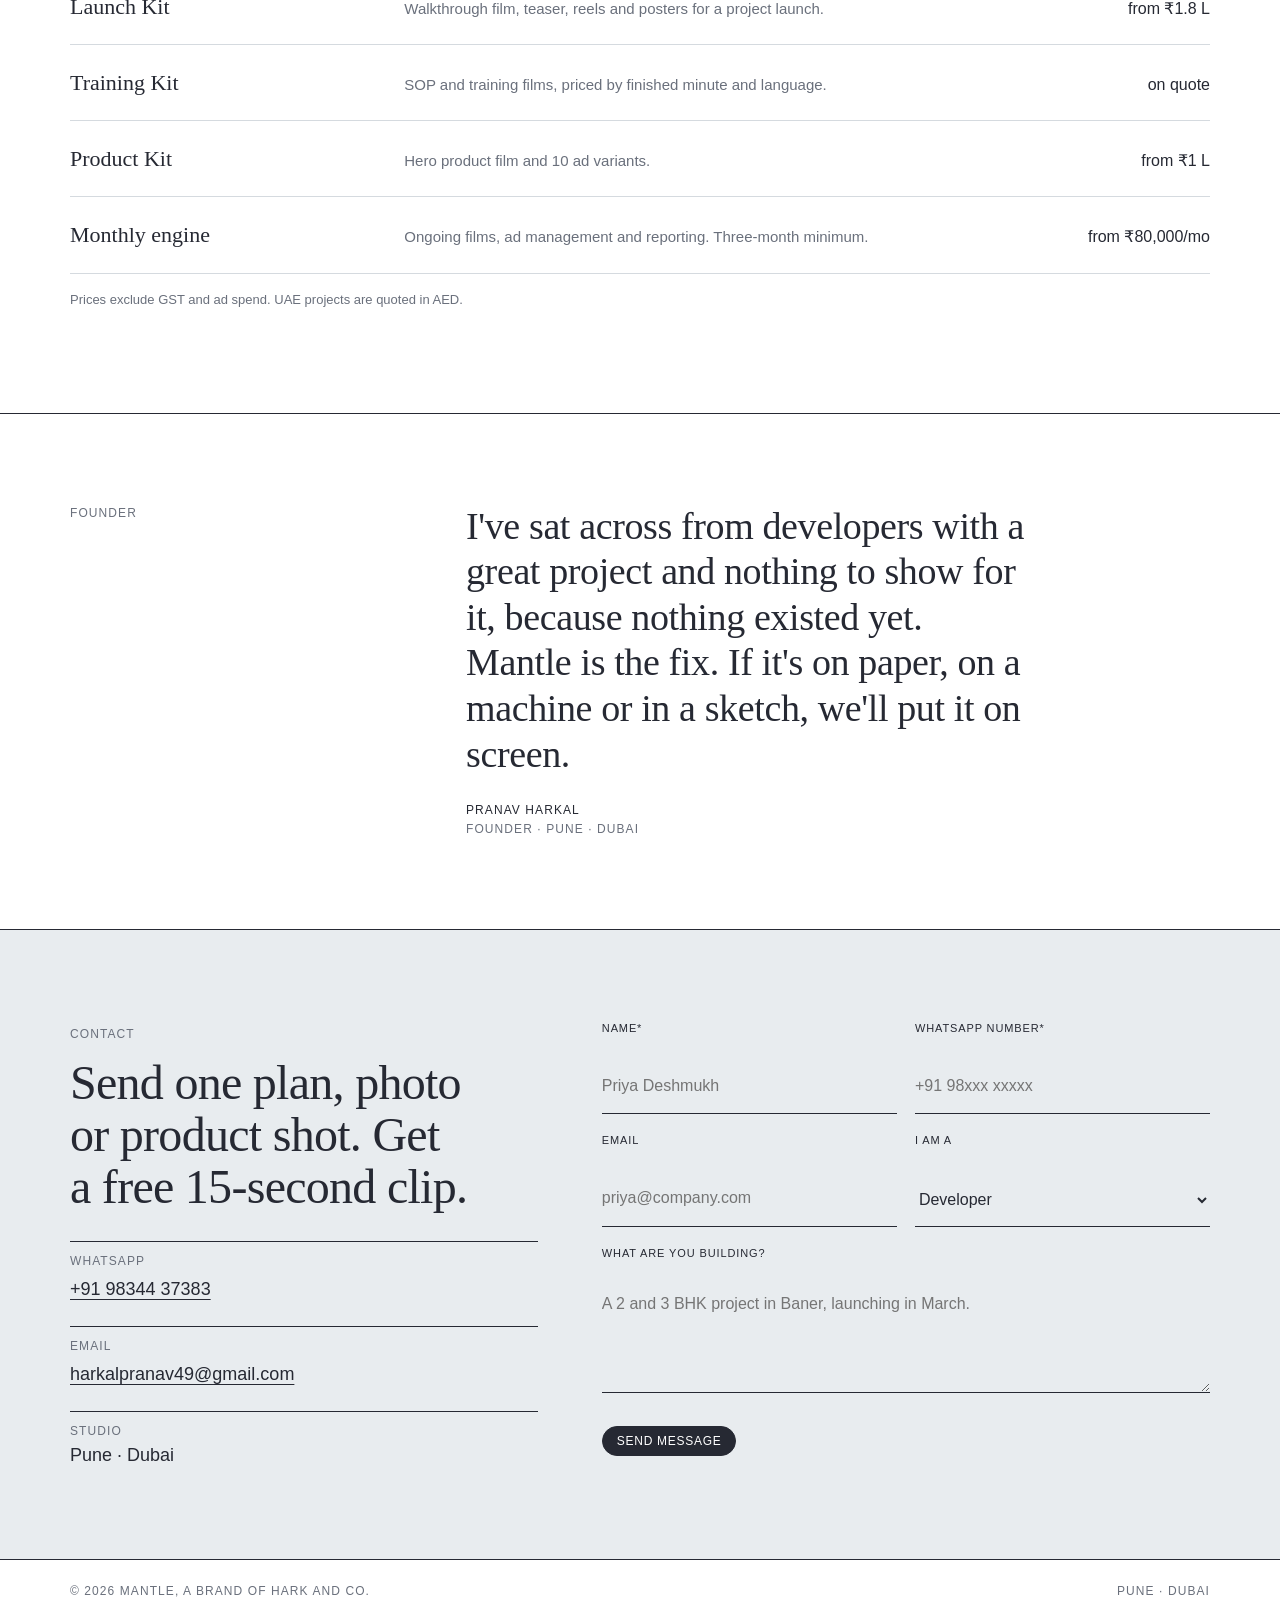
==== commit 03792a02: "Add free-clip CTAs, tappable contact links, remove duplicate page - Manufacturer and Brand WhatsApp " ====
--- a/index.html
+++ b/index.html
@@ -78,7 +78,7 @@
 /* sections */
 section.block{border-top:1px solid var(--ink);padding-block:clamp(48px,7vw,96px)}
 .sec-head{display:grid;grid-template-columns:minmax(0,1fr) minmax(0,2fr);gap:24px;margin-bottom:clamp(28px,4vw,48px)}
-.sec-head h2{font-family:var(--serif);font-weight:300;font-size:clamp(28px,4vw,48px);line-height:1.08;letter-spacing:-.015em;margin:0;text-wrap:balance}
+.sec-head h2,.contact h2{font-family:var(--serif);font-weight:300;font-size:clamp(28px,4vw,48px);line-height:1.08;letter-spacing:-.015em;margin:0;text-wrap:balance}
 @media (max-width:760px){.sec-head{grid-template-columns:1fr;gap:12px}}
 
 /* who rows */
@@ -147,7 +147,10 @@
 @media (max-width:860px){.contact{grid-template-columns:1fr}}
 .direct{display:grid;gap:18px;margin-top:28px}
 .direct>div{border-top:1px solid var(--ink);padding-top:10px}
-.direct .v{font-size:18px;user-select:all}
+.direct .v{font-size:18px}
+.direct a.v{display:inline-block;padding-block:4px;text-underline-offset:4px;text-decoration-thickness:1px}
+.direct a.v:hover{color:var(--signal)}
+.contact h2{margin-top:12px}
 form{display:grid;gap:18px}
 .fld{display:grid;gap:6px}
 .fld label{font-size:11px;font-weight:500;letter-spacing:.08em;text-transform:uppercase}
@@ -229,7 +232,7 @@
               <p>Made from photos of your line, without stopping it. Your plant expert signs off every technical step before delivery.</p>
               <ul><li>Machine and process SOPs</li><li>Safety and onboarding films</li><li>Multi-language versions with captions</li></ul>
               <div class="price"><span class="cap mute">Training Kit</span><strong>Quoted per finished minute</strong></div>
-              <div class="ctas"><a class="pill solid" href="https://wa.me/919834437383?text=Hi%20Mantle%2C%20I%27d%20like%20training%20or%20SOP%20videos%20for%20our%20plant." target="_blank" rel="noopener">Send a photo of your line →</a><a class="pill" href="#contact" data-pick="Manufacturer">Use the form</a></div>
+              <div class="ctas"><a class="pill solid" href="https://wa.me/919834437383?text=Hi%20Mantle%2C%20here%27s%20a%20photo%20of%20our%20line%20for%20a%20free%20training%20clip." target="_blank" rel="noopener">Send a photo of your line →</a><a class="pill" href="#contact" data-pick="Manufacturer">Use the form</a></div>
             </div>
             <div class="film"><video muted loop playsinline preload="none" data-src="videos/manufacturer.mp4"></video>
               <div class="ph"><div class="r"><span>Film 02</span><span>Machine SOP</span></div>
@@ -249,7 +252,7 @@
               <p>Works from a photo, a render or a sketch, so you can launch before stock even lands.</p>
               <ul><li>Hero product film</li><li>10 ad variants for Meta and YouTube</li><li>Vertical, square and wide cuts</li></ul>
               <div class="price"><span class="cap mute">Product Kit from</span><strong>₹1 L</strong></div>
-              <div class="ctas"><a class="pill solid" href="https://wa.me/919834437383?text=Hi%20Mantle%2C%20I%27d%20like%20a%20product%20film." target="_blank" rel="noopener">Send your product shot →</a><a class="pill" href="#contact" data-pick="Brand or other">Use the form</a></div>
+              <div class="ctas"><a class="pill solid" href="https://wa.me/919834437383?text=Hi%20Mantle%2C%20here%27s%20my%20product%20shot%20for%20a%20free%20clip." target="_blank" rel="noopener">Send your product shot →</a><a class="pill" href="#contact" data-pick="Brand or other">Use the form</a></div>
             </div>
             <div class="film"><video muted loop playsinline preload="none" data-src="videos/brand.mp4"></video>
               <div class="ph"><div class="r"><span>Film 03</span><span>Product hero</span></div>
@@ -302,10 +305,10 @@
     <div class="wrap contact">
       <div>
         <span class="cap mute">Contact</span>
-        <h2 style="font-family:var(--serif);font-weight:300;font-size:clamp(28px,4vw,48px);line-height:1.08;margin:12px 0 0;text-wrap:balance">Send one plan, photo or product shot. Get a free 15-second clip.</h2>
+        <h2>Send one plan, photo or product shot. Get a free 15-second clip.</h2>
         <div class="direct">
-          <div><div class="cap mute">WhatsApp</div><div class="v">+91 98344 37383</div></div>
-          <div><div class="cap mute">Email</div><div class="v">harkalpranav49@gmail.com</div></div>
+          <div><div class="cap mute">WhatsApp</div><a class="v" href="https://wa.me/919834437383?text=Hi%20Mantle%2C%20I%27d%20like%20a%20free%2015-second%20clip." target="_blank" rel="noopener">+91 98344 37383</a></div>
+          <div><div class="cap mute">Email</div><a class="v" href="mailto:harkalpranav49@gmail.com">harkalpranav49@gmail.com</a></div>
           <div><div class="cap mute">Studio</div><div class="v">Pune · Dubai</div></div>
         </div>
       </div>
@@ -371,8 +374,8 @@
 /* who rows: one open at a time; opening a row also rewrites the hero button */
 const hero=document.getElementById('heroCta');
 const heroText={dev:['Send your floor plan →','Hi%20Mantle%2C%20here%27s%20my%20floor%20plan%20for%20a%20free%20clip.'],
-  mfg:['Send a photo of your line →','Hi%20Mantle%2C%20I%27d%20like%20training%20or%20SOP%20videos%20for%20our%20plant.'],
-  brand:['Send your product shot →','Hi%20Mantle%2C%20I%27d%20like%20a%20product%20film.']};
+  mfg:['Send a photo of your line →','Hi%20Mantle%2C%20here%27s%20a%20photo%20of%20our%20line%20for%20a%20free%20training%20clip.'],
+  brand:['Send your product shot →','Hi%20Mantle%2C%20here%27s%20my%20product%20shot%20for%20a%20free%20clip.']};
 const rows=[...document.querySelectorAll('.row')];
 function loadFilm(row){row.querySelectorAll('video[data-src]').forEach(v=>{if(v.src)return;v.src=v.dataset.src;
   v.addEventListener('loadeddata',()=>{v.parentElement.querySelector('.ph').hidden=true;v.play().catch(()=>{});},{once:true});
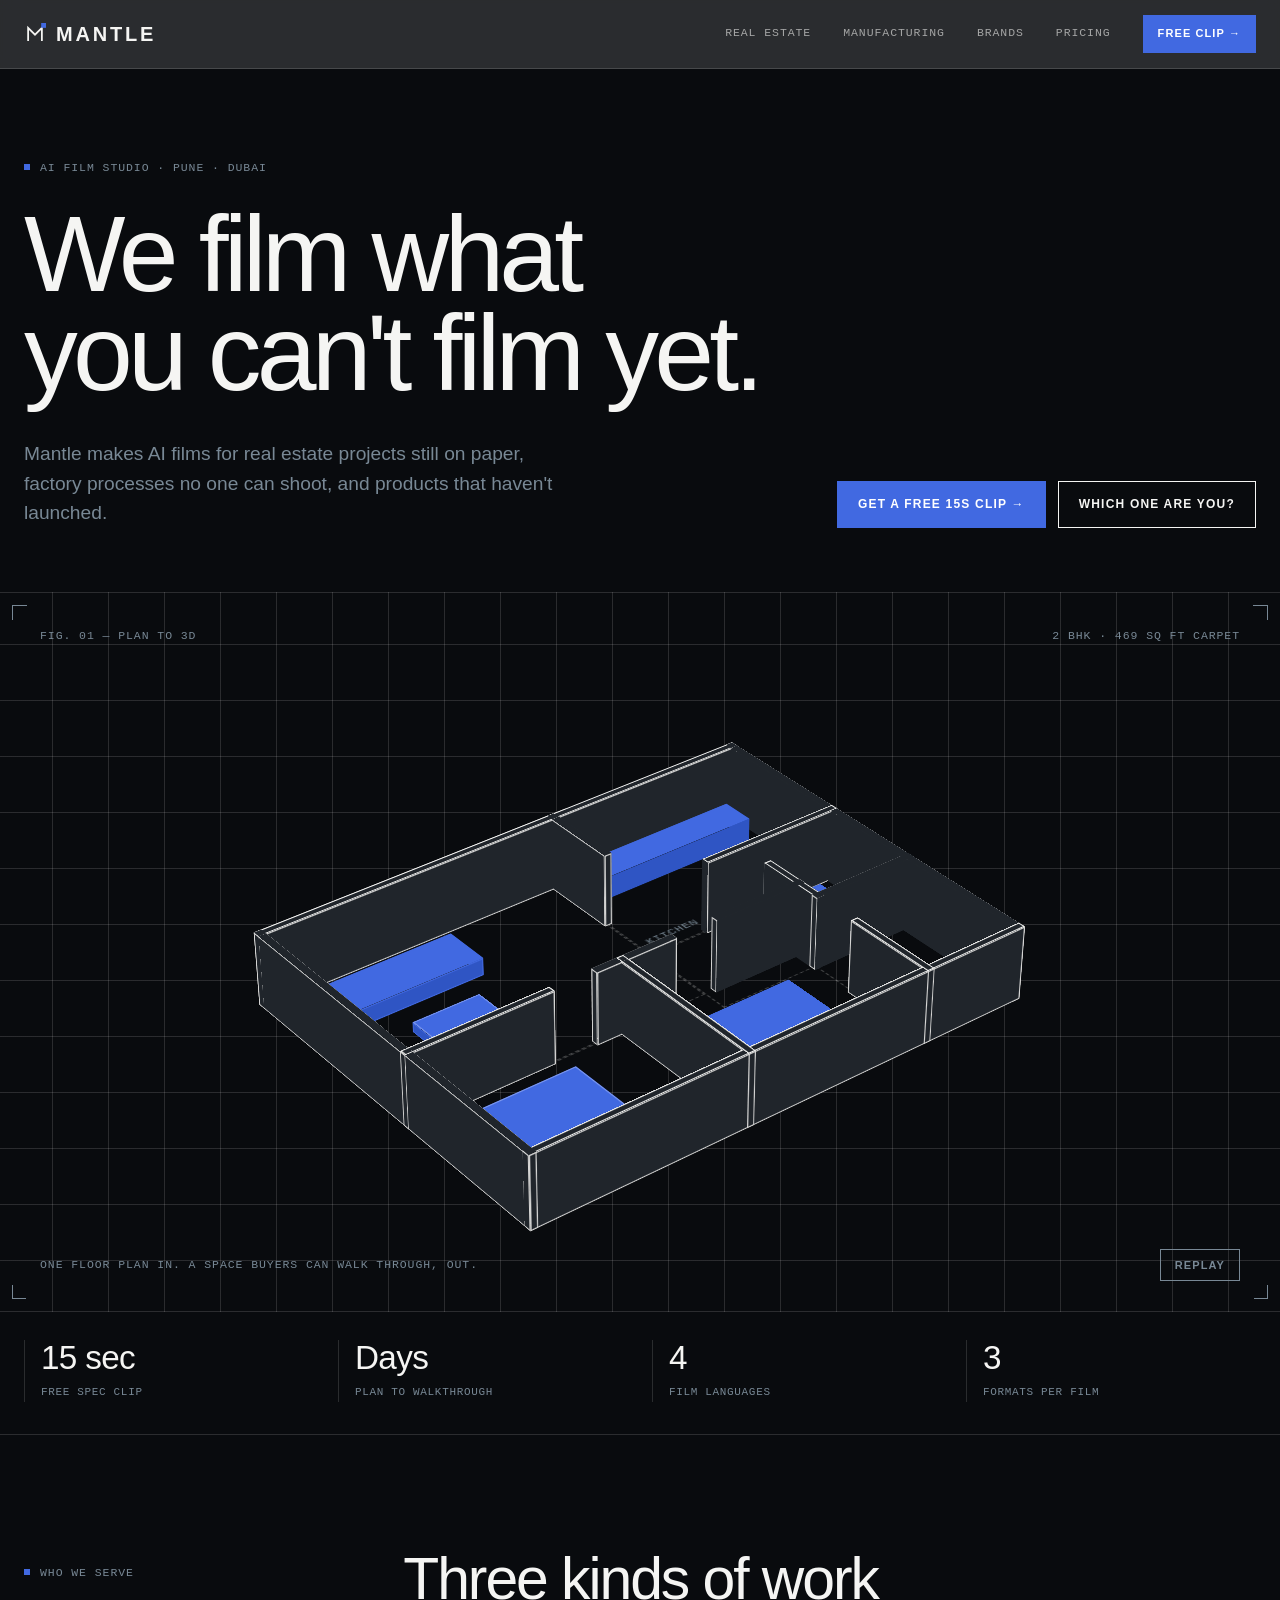
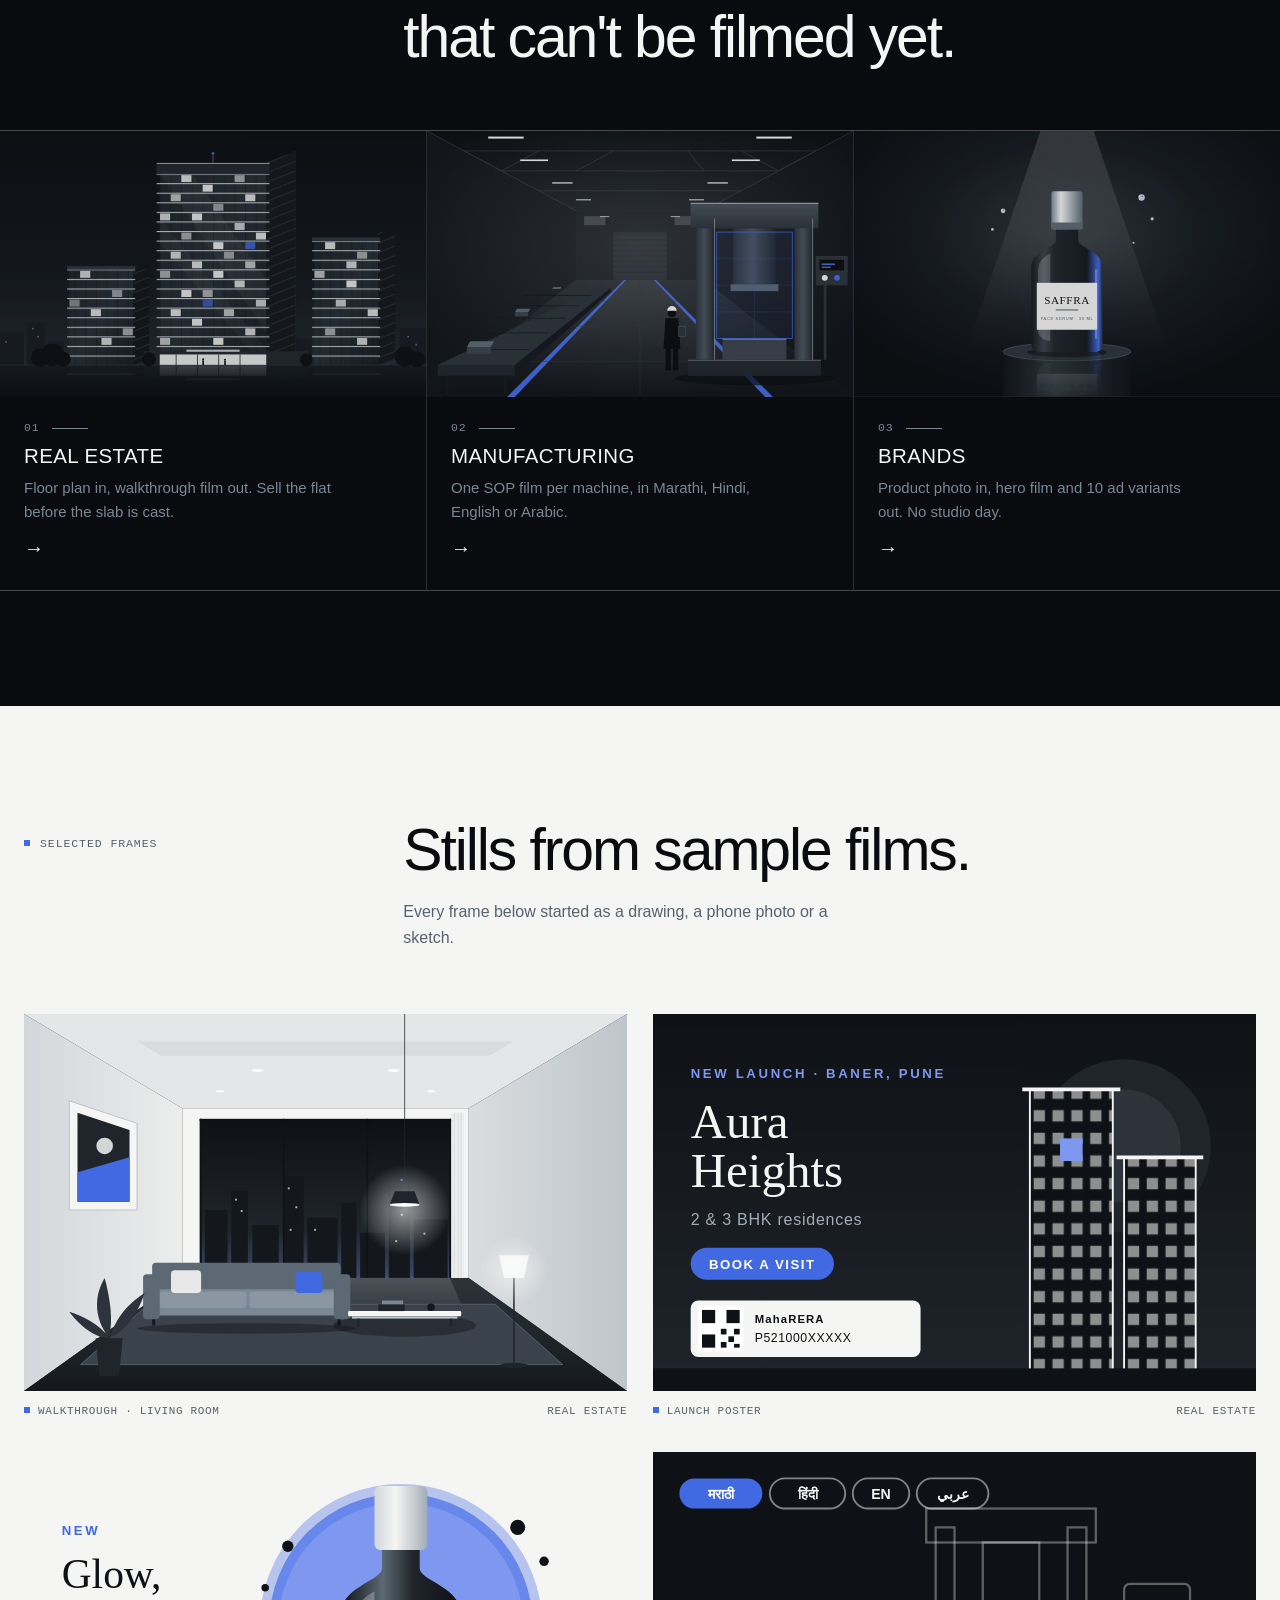
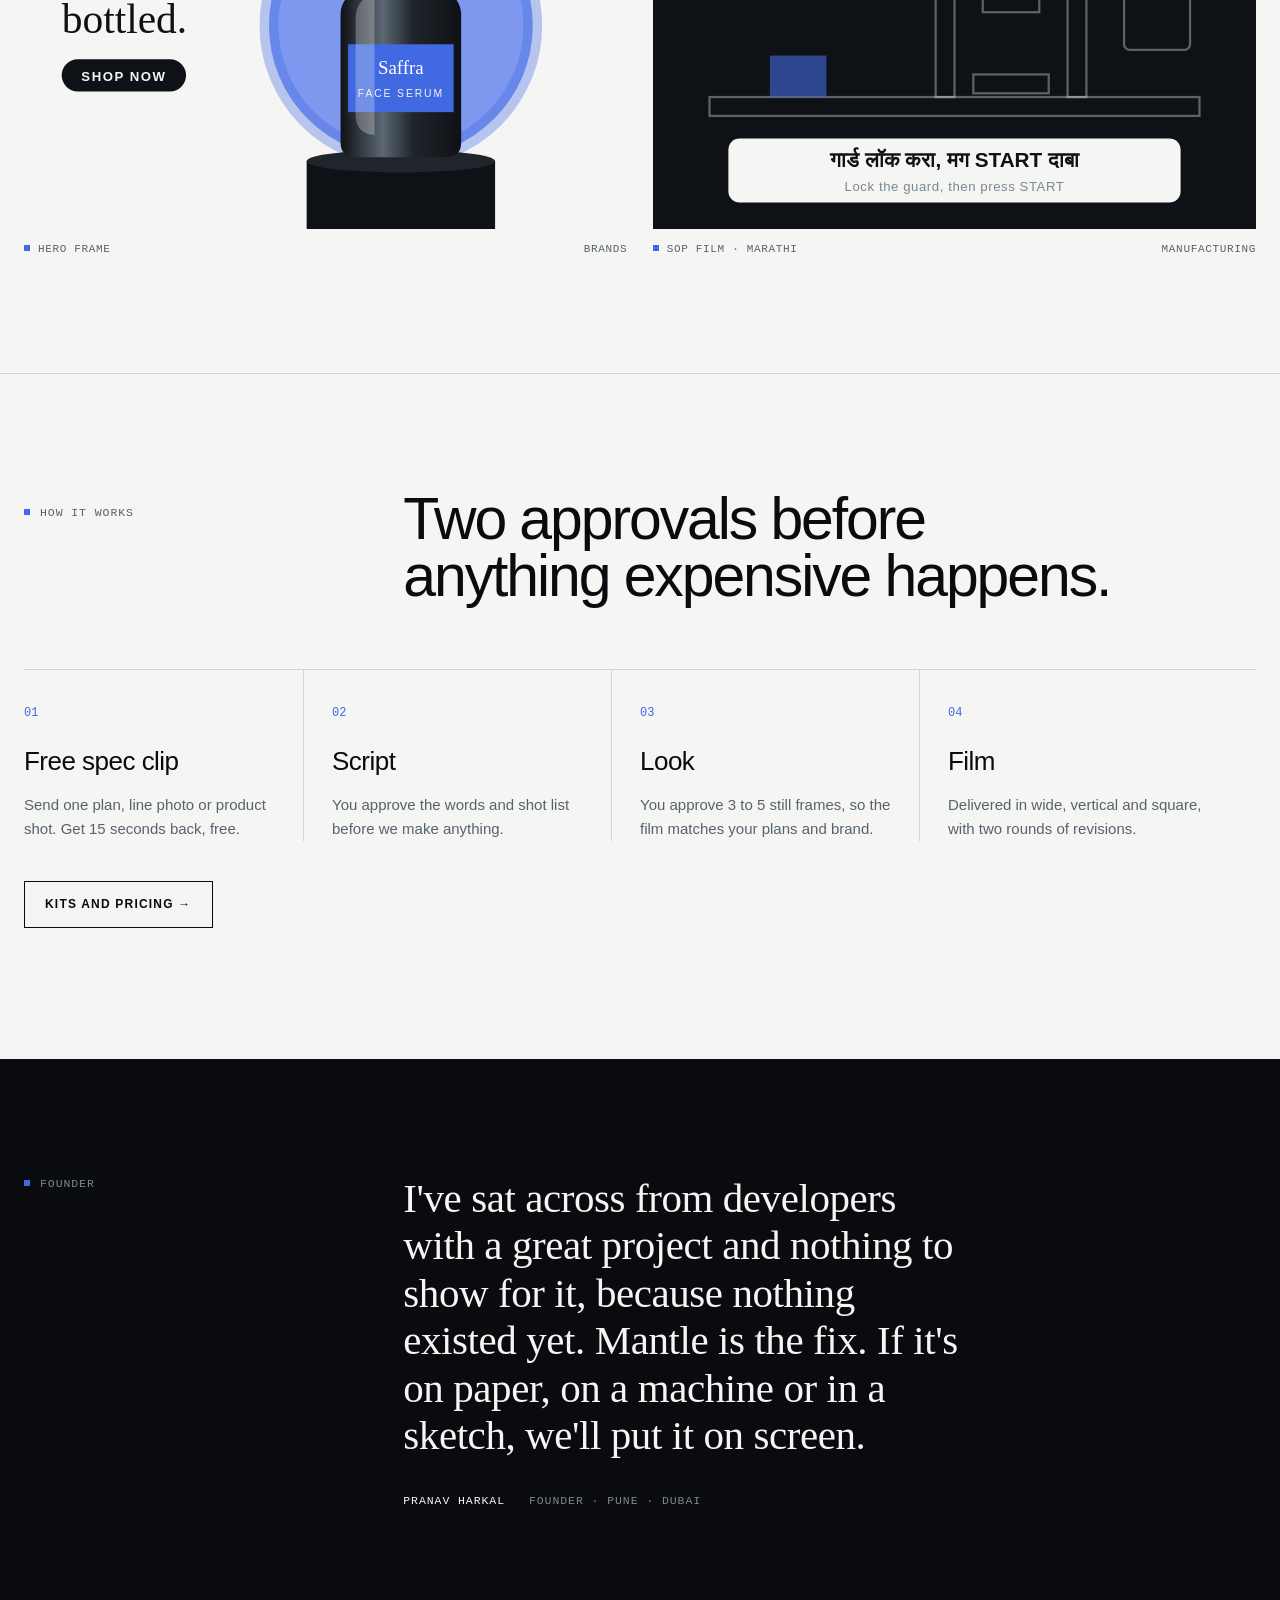
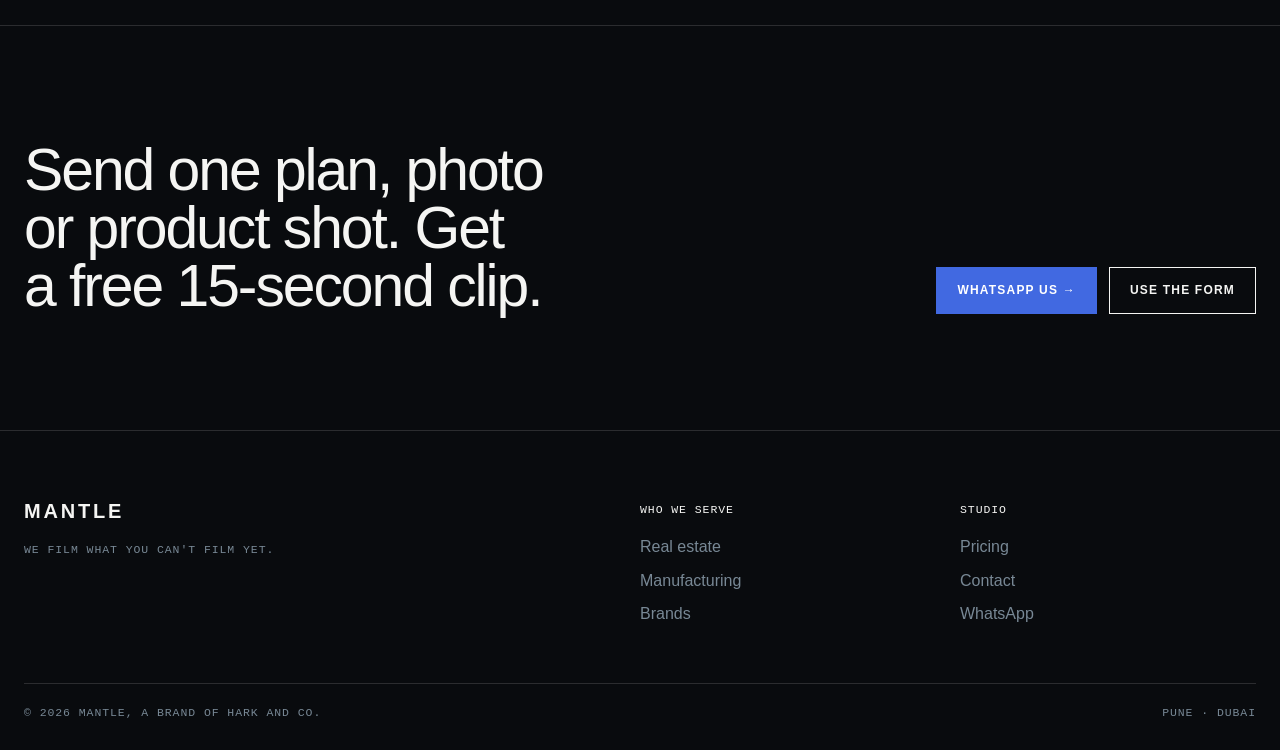
==== commit 533e2c7c: "Split site into pages and apply dark cinematic redesign - Split the single page into Home, Real esta" ====
--- a/index.html
+++ b/index.html
@@ -8,397 +8,127 @@
 <meta property="og:title" content="Mantle | We film what you can't film yet">
 <meta property="og:description" content="AI films for unbuilt projects, unseen processes and unlaunched products. Send one floor plan, get a free 15-second clip.">
 <meta property="og:type" content="website">
-<meta name="theme-color" content="#E8ECEF">
-<link rel="icon" href="data:image/svg+xml,%3Csvg xmlns='http://www.w3.org/2000/svg' viewBox='0 0 32 32'%3E%3Crect width='32' height='32' rx='6' fill='%23262933'/%3E%3Cpath d='M8 24V9l8 8 8-8v15' fill='none' stroke='%23E8ECEF' stroke-width='2.4' stroke-linejoin='round'/%3E%3C/svg%3E">
+<meta name="theme-color" content="#090B0E">
+<link rel="icon" href="data:image/svg+xml,%3Csvg xmlns='http://www.w3.org/2000/svg' viewBox='0 0 32 32'%3E%3Crect width='32' height='32' fill='%23090B0E'/%3E%3Cpath d='M8 24V9l8 8 8-8v15' fill='none' stroke='%23F5F5F3' stroke-width='2.6'/%3E%3Crect x='23' y='3' width='6' height='6' fill='%234169E1'/%3E%3C/svg%3E">
 <link rel="preconnect" href="https://api.fontshare.com">
 <link rel="preconnect" href="https://cdn.fontshare.com" crossorigin>
-<link rel="stylesheet" href="https://api.fontshare.com/v2/css?f[]=clash-display@500,600&f[]=zodiak@300,400&f[]=satoshi@400,500,700&display=swap">
+<link rel="stylesheet" href="https://api.fontshare.com/v2/css?f[]=general-sans@500,600&f[]=satoshi@400,500,700&f[]=zodiak@300&display=swap">
+<link rel="stylesheet" href="styles.css">
 <script>document.documentElement.classList.add('js')</script>
-<style>
-/* Layout: a technical sheet. Wordmark bar, serif thesis, wireframe figure, then numbered rows (who you are, how it works, kits), founder note, contact. Single committed light look. */
-:root{
-  --bg:#FFFFFF; --steel:#E8ECEF; --ink:#262933; --mute:#6A707C; --hair:#D5DADF; --signal:#2F6FDE;
-  --mark:'Clash Display', 'Arial Black', sans-serif;
-  --serif:'Zodiak', Georgia, serif;
-  --sans:'Satoshi', 'Helvetica Neue', Arial, sans-serif;
-  color-scheme:light;
-}
-*{box-sizing:border-box}
-html{scroll-behavior:smooth}
-body{margin:0;background:var(--bg);color:var(--ink);font-family:var(--sans);font-size:16px;line-height:1.6;-webkit-font-smoothing:antialiased}
-a{color:inherit}
-img,video{max-width:100%;display:block}
-.wrap{max-width:1180px;margin:0 auto;padding-left:max(20px, env(safe-area-inset-left, 0px));padding-right:max(20px, env(safe-area-inset-right, 0px))}
-.cap{font-family:var(--sans);font-weight:500;font-size:12px;letter-spacing:.09em;text-transform:uppercase}
-.mute{color:var(--mute)}
-:focus-visible{outline:2px solid var(--signal);outline-offset:3px}
-
-/* loader */
-.loader{display:none}
-.js .loader{display:flex;position:fixed;inset:0;z-index:50;background:var(--steel);align-items:flex-end;padding:0 0 max(28px,env(safe-area-inset-bottom,0px)) max(28px,env(safe-area-inset-left,0px));transition:opacity .45s ease, visibility .45s}
-.loader .tick{display:flex;align-items:center;gap:10px;font-size:12px}
-.loader .tick::before{content:"";width:18px;height:22px;border-left:1px solid var(--ink);background:linear-gradient(var(--ink),var(--ink)) left 50%/100% 1px no-repeat}
-.loaded .loader{opacity:0;visibility:hidden}
-
-/* header */
-header{position:sticky;top:env(safe-area-inset-top,0px);z-index:20;background:rgba(255,255,255,.92);backdrop-filter:blur(8px);border-bottom:1px solid var(--hair)}
-body::before{content:"";position:fixed;inset:0 0 auto;height:env(safe-area-inset-top,0px);z-index:21;background:var(--bg)}
-.bar{display:flex;align-items:center;justify-content:space-between;gap:16px;height:64px}
-.wordmark{font-family:var(--mark);font-weight:600;font-size:clamp(22px,2.8vw,28px);letter-spacing:.04em;text-decoration:none}
-nav{display:flex;align-items:center;gap:28px}
-nav a.cap{text-decoration:none;color:var(--mute)}
-nav a.cap:hover{color:var(--ink)}
-.pill{display:inline-flex;align-items:center;gap:8px;border:1px solid var(--ink);border-radius:999px;padding:7px 14px;font-size:12px;font-weight:500;letter-spacing:.06em;text-transform:uppercase;text-decoration:none;background:transparent;color:var(--ink);cursor:pointer;font-family:var(--sans)}
-.pill.solid{background:var(--ink);color:var(--bg)}
-.pill.solid:hover{background:var(--signal);border-color:var(--signal)}
-@media (max-width:760px){nav .cap{display:none}}
-
-/* hero */
-.hero{padding-block:clamp(36px,6vw,72px) 24px}
-.tags{display:flex;align-items:center;flex-wrap:wrap;gap:0;margin-bottom:28px}
-.tags span{border:1px solid var(--ink);border-radius:999px;padding:5px 12px;font-size:11px;font-weight:500;letter-spacing:.07em;text-transform:uppercase}
-.tags i{display:block;width:clamp(16px,4vw,40px);height:1px;background:var(--ink)}
-h1{font-family:var(--serif);font-weight:300;font-size:clamp(36px,6.6vw,84px);line-height:1.02;letter-spacing:-.02em;margin:0;max-width:16ch;text-wrap:balance}
-.hero p.sub{font-size:clamp(16px,1.6vw,19px);color:var(--mute);max-width:52ch;margin:22px 0 0}
-.hero .ctas{display:flex;flex-wrap:wrap;gap:12px;margin-top:28px}
-.figure{position:relative;margin:clamp(12px,3vw,28px) 0 0;height:clamp(340px,60vw,580px);display:flex;align-items:flex-end;justify-content:space-between;gap:12px}
-.figure figcaption{position:relative;z-index:1;max-width:30ch;font-size:12px;color:var(--mute);line-height:1.5;background:var(--bg)}
-.figure .replay{position:relative;z-index:1;flex:none}
-@media (max-width:600px){#fit{top:42%}}
-#fit{position:absolute;left:50%;top:48%;width:0;height:0;perspective:2200px}
-#plan{position:absolute;left:-200px;top:-150px;width:400px;height:300px;transform-style:preserve-3d;
-  transform:translateY(calc(var(--r,1)*24px)) rotateX(calc(var(--r,1)*56deg)) rotateZ(calc(var(--r,1)*-38deg + var(--drift,0deg)))}
-.room{position:absolute;border:1px dashed var(--hair)}
-.room b{position:absolute;left:7px;bottom:5px;font-family:var(--sans);font-size:10px;font-weight:500;letter-spacing:.08em;text-transform:uppercase;color:var(--mute)}
-.f{position:absolute;background:var(--bg);border:1px solid var(--ink);backface-visibility:visible}
-.fh{transform-origin:50% 100%;transform:rotateX(-90deg) scaleY(var(--s))}
-.fv{transform-origin:100% 50%;transform:rotateY(90deg) scaleX(var(--s))}
-.top{position:absolute;background:var(--bg);border:1px solid var(--ink);transform:translateZ(calc(var(--h)*var(--t,1)*1px))}
-
-/* sections */
-section.block{border-top:1px solid var(--ink);padding-block:clamp(48px,7vw,96px)}
-.sec-head{display:grid;grid-template-columns:minmax(0,1fr) minmax(0,2fr);gap:24px;margin-bottom:clamp(28px,4vw,48px)}
-.sec-head h2,.contact h2{font-family:var(--serif);font-weight:300;font-size:clamp(28px,4vw,48px);line-height:1.08;letter-spacing:-.015em;margin:0;text-wrap:balance}
-@media (max-width:760px){.sec-head{grid-template-columns:1fr;gap:12px}}
-
-/* who rows */
-.rows{border-top:1px solid var(--hair)}
-.row{border-bottom:1px solid var(--hair)}
-.row>button{all:unset;box-sizing:border-box;width:100%;display:grid;grid-template-columns:56px minmax(0,1.3fr) minmax(0,1fr) minmax(0,1.2fr) 70px;align-items:center;gap:16px;padding:22px 0;cursor:pointer}
-.row>button:focus-visible{outline:2px solid var(--signal);outline-offset:2px}
-.row .no{font-size:13px;color:var(--mute)}
-.row .name{font-family:var(--serif);font-weight:400;font-size:clamp(22px,2.6vw,30px);line-height:1.1}
-.row .more{justify-self:end;border:1px solid var(--ink);border-radius:999px;padding:4px 10px;font-size:11px;font-weight:500;letter-spacing:.07em}
-.row[data-open] .more{background:var(--ink);color:var(--bg)}
-.row>button:hover .name{color:var(--signal)}
-@media (max-width:760px){.row>button{grid-template-columns:36px minmax(0,1fr) 64px;row-gap:4px}.row .c3,.row .c4{display:none}}
-.panel{display:grid;grid-template-columns:minmax(0,1fr) minmax(0,1fr);gap:clamp(20px,4vw,48px);padding:4px 0 36px 72px}
-.row:not([data-open]) .panel{display:none}
-@media (max-width:760px){.panel{grid-template-columns:1fr;padding-left:0}}
-.prob{font-size:11px;font-weight:500;letter-spacing:.09em;text-transform:uppercase;color:var(--signal);margin-bottom:10px}
-.vs{display:grid;grid-template-columns:1fr 1fr;border-top:1px solid var(--ink);margin:0 0 20px}
-.vs div{padding:12px 16px 4px 0}
-.vs div+div{padding-left:16px;border-left:1px solid var(--hair)}
-.vs .cap{display:block;margin-bottom:6px}
-.vs p{margin:0;font-size:15px;color:var(--ink)}
-.vs div:first-child p{color:var(--mute);text-decoration:line-through;text-decoration-color:var(--hair)}
-@media (max-width:420px){.vs{grid-template-columns:1fr}.vs div+div{padding-left:0;border-left:0;border-top:1px solid var(--hair)}}
-.panel h3{font-family:var(--serif);font-weight:300;font-size:clamp(24px,2.8vw,34px);line-height:1.12;margin:0 0 14px;text-wrap:balance}
-.panel p{margin:0 0 16px;color:var(--mute);max-width:52ch}
-.panel ul{list-style:none;margin:0 0 20px;padding:0;display:grid;gap:8px}
-.panel li{display:flex;gap:10px;font-size:15px}
-.panel li::before{content:"";flex:none;width:14px;height:1px;background:var(--ink);margin-top:12px}
-.price{display:flex;align-items:baseline;gap:10px;flex-wrap:wrap;margin-bottom:20px}
-.price strong{font-family:var(--serif);font-weight:400;font-size:24px}
-.panel .ctas{display:flex;flex-wrap:wrap;gap:10px}
-.film{position:relative;aspect-ratio:16/10;max-width:100%;background:var(--steel);border:1px solid var(--hair);overflow:hidden}
-.film video{position:absolute;inset:0;width:100%;height:100%;object-fit:cover}
-.film .ph{position:absolute;inset:0;display:flex;flex-direction:column;justify-content:space-between;padding:14px;font-size:11px;letter-spacing:.07em;text-transform:uppercase;color:var(--mute)}
-.film .ph svg{align-self:center;width:46%;height:auto}
-.film .ph .r{display:flex;justify-content:space-between}
-
-/* how */
-.steps{display:grid;grid-template-columns:repeat(4,minmax(0,1fr));border-top:1px solid var(--hair)}
-.steps div{padding:22px 20px 0 0;border-right:1px solid var(--hair);margin-right:20px}
-.steps div:last-child{border-right:0;margin-right:0}
-.steps h4{font-family:var(--serif);font-weight:400;font-size:22px;margin:12px 0 8px}
-.steps p{margin:0;color:var(--mute);font-size:15px}
-@media (max-width:900px){.steps{grid-template-columns:repeat(2,minmax(0,1fr));row-gap:28px}.steps div:nth-child(2){border-right:0;margin-right:0}}
-@media (max-width:520px){.steps{grid-template-columns:1fr}.steps div{border-right:0;margin-right:0}}
-
-/* kits */
-.kits{border-top:1px solid var(--hair)}
-.kit{display:grid;grid-template-columns:minmax(0,1.2fr) minmax(0,2fr) minmax(0,1fr);gap:20px;padding:20px 0;border-bottom:1px solid var(--hair);align-items:baseline}
-.kit h4{font-family:var(--serif);font-weight:400;font-size:22px;margin:0}
-.kit p{margin:0;color:var(--mute);font-size:15px}
-.kit .amt{justify-self:end;text-align:right;font-variant-numeric:tabular-nums;font-weight:500}
-@media (max-width:760px){.kit{grid-template-columns:1fr;gap:4px}.kit .amt{justify-self:start;text-align:left}}
-.fine{font-size:13px;color:var(--mute);margin-top:16px}
-
-/* founder */
-.founder{display:grid;grid-template-columns:minmax(0,1fr) minmax(0,2fr);gap:24px;align-items:start}
-.founder blockquote{margin:0;font-family:var(--serif);font-weight:300;font-size:clamp(24px,3vw,38px);line-height:1.2;letter-spacing:-.01em;max-width:30ch}
-.founder .who{margin-top:24px}
-@media (max-width:760px){.founder{grid-template-columns:1fr}}
-
-/* contact */
-.steel{background:var(--steel)}
-.contact{display:grid;grid-template-columns:minmax(0,1fr) minmax(0,1.3fr);gap:clamp(24px,5vw,72px)}
-@media (max-width:860px){.contact{grid-template-columns:1fr}}
-.direct{display:grid;gap:18px;margin-top:28px}
-.direct>div{border-top:1px solid var(--ink);padding-top:10px}
-.direct .v{font-size:18px}
-.direct a.v{display:inline-block;padding-block:4px;text-underline-offset:4px;text-decoration-thickness:1px}
-.direct a.v:hover{color:var(--signal)}
-.contact h2{margin-top:12px}
-form{display:grid;gap:18px}
-.fld{display:grid;gap:6px}
-.fld label{font-size:11px;font-weight:500;letter-spacing:.08em;text-transform:uppercase}
-.fld input,.fld select,.fld textarea{font:inherit;color:var(--ink);background:transparent;border:0;border-bottom:1px solid var(--ink);border-radius:0;padding:8px 0;width:100%}
-.fld textarea{min-height:96px;resize:vertical}
-.two{display:grid;grid-template-columns:1fr 1fr;gap:18px}
-@media (max-width:520px){.two{grid-template-columns:1fr}}
-.status{font-size:14px;min-height:1.4em}
-.hp{position:absolute;left:-9999px}
-footer{border-top:1px solid var(--ink)}
-footer .wrap{display:flex;flex-wrap:wrap;justify-content:space-between;gap:12px;padding-block:22px max(22px,env(safe-area-inset-bottom,0px))}
-@media (prefers-reduced-motion: reduce){html{scroll-behavior:auto}.js .loader{display:none}}
-</style>
 </head>
-<body>
-<div class="loader" aria-hidden="true"><div class="tick"><span id="count">00</span></div></div>
-
+<body class="top-dark">
 <header>
   <div class="wrap bar">
-    <a class="wordmark" href="#top" aria-label="Mantle home">MANTLE</a>
-    <nav aria-label="Main">
-      <a class="cap" href="#who">Who we serve</a>
-      <a class="cap" href="#how">How it works</a>
-      <a class="cap" href="#kits">Kits</a>
-      <a class="pill" href="#contact">Contact</a>
+    <a class="wordmark" href="index.html" aria-label="Mantle home"><svg viewBox="0 0 32 32" aria-hidden="true"><path d="M6 26V7l10 10 10-10v19" fill="none" stroke="currentColor" stroke-width="2.6"/><rect x="25" y="0" width="7" height="7" fill="#4169E1"/></svg>MANTLE</a>
+    <button class="btn sm menu" type="button" aria-expanded="false" aria-controls="nav">Menu</button>
+    <nav id="nav" aria-label="Main">
+      <a class="label" href="developers.html">Real estate</a>
+      <a class="label" href="manufacturers.html">Manufacturing</a>
+      <a class="label" href="brands.html">Brands</a>
+      <a class="label" href="pricing.html">Pricing</a>
+      <a class="btn sm primary" href="contact.html">Free clip →</a>
     </nav>
   </div>
 </header>
 
-<main id="top">
-  <section class="wrap hero">
-    <div class="tags" aria-label="What we film"><span>Unbuilt</span><i></i><span>Unseen</span><i></i><span>Unlaunched</span></div>
-    <h1>We film what you can't film yet.</h1>
-    <p class="sub">Mantle makes AI films for real estate projects still on paper, factory processes no one can shoot, and products that haven't launched.</p>
-    <div class="ctas">
-      <a class="pill solid" id="heroCta" href="https://wa.me/919834437383?text=Hi%20Mantle%2C%20I%27d%20like%20a%20free%2015-second%20clip." target="_blank" rel="noopener">Get a free 15s clip →</a>
-      <a class="pill" href="#who">Which one are you?</a>
+<main>
+  <section class="dark">
+    <div class="wrap hero">
+      <div class="label idx muted">AI film studio · Pune · Dubai</div>
+      <h1 style="margin-top:28px">We film what you can't film yet.</h1>
+      <div class="sub">
+        <p class="lead">Mantle makes AI films for real estate projects still on paper, factory processes no one can shoot, and products that haven't launched.</p>
+        <div class="ctas">
+          <a class="btn primary" href="https://wa.me/919834437383?text=Hi%20Mantle%2C%20I%27d%20like%20a%20free%2015-second%20clip." target="_blank" rel="noopener">Get a free 15s clip →</a>
+          <a class="btn" href="#who">Which one are you?</a>
+        </div>
+      </div>
     </div>
-    <figure class="figure" id="figure" aria-label="Wireframe of a 2 BHK floor plan rising into 3D">
+    <figure class="stage crop" id="figure" aria-label="Animated wireframe of a 2 BHK floor plan rising into a 3D model" style="margin-bottom:0;margin-inline:0">
+      <span class="c1"></span><span class="c2"></span>
+      <div class="meta t label"><span>Fig. 01 — Plan to 3D</span><span class="hide-sm">2 BHK · 469 sq ft carpet</span></div>
       <div id="fit"><div id="plan"></div></div>
-      <figcaption>Fig. 01 · Sample 2 BHK, 469 sq ft carpet. A flat plan becomes a space buyers can walk through.</figcaption>
-      <button class="pill replay" type="button" id="replay">Replay</button>
+      <div class="meta b label"><span class="hide-sm">One floor plan in. A space buyers can walk through, out.</span><button class="btn sm" type="button" id="replay">Replay</button></div>
     </figure>
+    <div class="wrap facts">
+      <div><strong>15 sec</strong><span>Free spec clip</span></div>
+      <div><strong>Days</strong><span>Plan to walkthrough</span></div>
+      <div><strong>4</strong><span>Film languages</span></div>
+      <div><strong>3</strong><span>Formats per film</span></div>
+    </div>
   </section>
 
-  <section class="block" id="who">
+  <section class="block dark" id="who">
     <div class="wrap">
-      <div class="sec-head"><span class="cap mute">Who we serve</span><h2>Which one are you?</h2></div>
-      <div class="rows">
+      <div class="sec-head"><span class="label idx muted">Who we serve</span><h2>Three kinds of work that can't be filmed yet.</h2></div>
+    </div>
+    <div class="tiles">
+      <a class="tile" href="developers.html">
+        <div class="img"><img src="renders/render-tower.svg" alt="Residential towers at dusk" loading="lazy"></div>
+        <div class="body"><span class="top-l label">01</span><h3>Real estate</h3><p>Floor plan in, walkthrough film out. Sell the flat before the slab is cast.</p><span class="arr" aria-hidden="true">→</span></div>
+      </a>
+      <a class="tile" href="manufacturers.html">
+        <div class="img"><img src="renders/render-factory.svg" alt="Factory hall with a press station and conveyor" loading="lazy"></div>
+        <div class="body"><span class="top-l label">02</span><h3>Manufacturing</h3><p>One SOP film per machine, in Marathi, Hindi, English or Arabic.</p><span class="arr" aria-hidden="true">→</span></div>
+      </a>
+      <a class="tile" href="brands.html">
+        <div class="img"><img src="renders/render-product.svg" alt="Serum bottle under a studio spotlight" loading="lazy"></div>
+        <div class="body"><span class="top-l label">03</span><h3>Brands</h3><p>Product photo in, hero film and 10 ad variants out. No studio day.</p><span class="arr" aria-hidden="true">→</span></div>
+      </a>
+    </div>
+  </section>
 
-        <div class="row" data-k="dev" data-open>
-          <button aria-expanded="true" aria-controls="p-dev"><span class="no">01</span><span class="name">Developer</span><span class="cap mute c3">Real estate</span><span class="cap mute c4">Walkthroughs · launch films</span><span class="more cap">More</span></button>
-          <div class="panel" id="p-dev">
-            <div>
-              <div class="prob">The problem</div>
-              <h3>Your buyers can't wait for the building. Neither should your marketing.</h3>
-              <p>Most projects sell off a brochure and a sample flat, because a walkthrough film means a render studio, weeks of back and forth, and a big bill. Send us your floor plan instead.</p>
-              <div class="vs"><div><span class="cap mute">The old way</span><p>Render studio, weeks of waiting, a budget that kills the idea</p></div><div><span class="cap">With Mantle</span><p>Send a floor plan. Your walkthrough film is ready in days.</p></div></div>
-              <p>Every film carries a slot for your MahaRERA number and QR, or your Trakheesi permit in Dubai.</p>
-              <ul><li>60–90s plan-to-walkthrough film</li><li>Project teaser and 6 reels</li><li>12 launch posters</li></ul>
-              <div class="price"><span class="cap mute">Launch Kit from</span><strong>₹1.8 L</strong></div>
-              <div class="ctas"><a class="pill solid" href="https://wa.me/919834437383?text=Hi%20Mantle%2C%20here%27s%20my%20floor%20plan%20for%20a%20free%20clip." target="_blank" rel="noopener">Send your floor plan →</a><a class="pill" href="#contact" data-pick="Developer">Use the form</a></div>
-            </div>
-            <div class="film"><video muted loop playsinline preload="none" data-src="videos/developer.mp4"></video>
-              <div class="ph"><div class="r"><span>Film 01</span><span>Plan to walkthrough</span></div>
-                <svg viewBox="0 0 120 80" fill="none" stroke="currentColor" stroke-width="1"><path d="M10 50 60 25 110 50 60 75Z"/><path d="M10 50V36L60 11 110 36V50M60 11V25M35 23.5V37.5M85 23.5V37.5"/></svg>
-                <div class="r"><span>Sample on request</span><span>45s</span></div></div></div>
-          </div>
-        </div>
-
-        <div class="row" data-k="mfg">
-          <button aria-expanded="false" aria-controls="p-mfg"><span class="no">02</span><span class="name">Manufacturer</span><span class="cap mute c3">Plants and industry</span><span class="cap mute c4">Training · SOP films</span><span class="more cap">More</span></button>
-          <div class="panel" id="p-mfg">
-            <div>
-              <div class="prob">The problem</div>
-              <h3>Training every new worker by hand is the most expensive habit in your plant.</h3>
-              <p>Senior staff repeat the same lesson every batch, the line slows while they teach, and the know-how walks out when they leave. Filming it the usual way means stopping production for a crew.</p>
-              <div class="vs"><div><span class="cap mute">The old way</span><p>Trainers repeat it every shift, or the line stops for a shoot</p></div><div><span class="cap">With Mantle</span><p>One SOP film, every shift, in Marathi, Hindi, English or Arabic</p></div></div>
-              <p>Made from photos of your line, without stopping it. Your plant expert signs off every technical step before delivery.</p>
-              <ul><li>Machine and process SOPs</li><li>Safety and onboarding films</li><li>Multi-language versions with captions</li></ul>
-              <div class="price"><span class="cap mute">Training Kit</span><strong>Quoted per finished minute</strong></div>
-              <div class="ctas"><a class="pill solid" href="https://wa.me/919834437383?text=Hi%20Mantle%2C%20here%27s%20a%20photo%20of%20our%20line%20for%20a%20free%20training%20clip." target="_blank" rel="noopener">Send a photo of your line →</a><a class="pill" href="#contact" data-pick="Manufacturer">Use the form</a></div>
-            </div>
-            <div class="film"><video muted loop playsinline preload="none" data-src="videos/manufacturer.mp4"></video>
-              <div class="ph"><div class="r"><span>Film 02</span><span>Machine SOP</span></div>
-                <svg viewBox="0 0 120 80" fill="none" stroke="currentColor" stroke-width="1"><circle cx="40" cy="44" r="18"/><circle cx="40" cy="44" r="6"/><circle cx="80" cy="34" r="12"/><circle cx="80" cy="34" r="4"/><path d="M10 70H110"/></svg>
-                <div class="r"><span>Sample on request</span><span>Marathi · 60s</span></div></div></div>
-          </div>
-        </div>
-
-        <div class="row" data-k="brand">
-          <button aria-expanded="false" aria-controls="p-brand"><span class="no">03</span><span class="name">Brand or other</span><span class="cap mute c3">D2C and products</span><span class="cap mute c4">Hero films · ad sets</span><span class="more cap">More</span></button>
-          <div class="panel" id="p-brand">
-            <div>
-              <div class="prob">The problem</div>
-              <h3>Your launch shouldn't wait for a studio, a crew and a free date.</h3>
-              <p>A proper launch video means booking a studio, hiring a crew and models, and reshooting when one thing is off. By the time it's edited, launch week has gone.</p>
-              <div class="vs"><div><span class="cap mute">The old way</span><p>Studio booking, crew, models, reshoots, and one video to show for it</p></div><div><span class="cap">With Mantle</span><p>Send a product photo. Get a hero film and 10 ad variants.</p></div></div>
-              <p>Works from a photo, a render or a sketch, so you can launch before stock even lands.</p>
-              <ul><li>Hero product film</li><li>10 ad variants for Meta and YouTube</li><li>Vertical, square and wide cuts</li></ul>
-              <div class="price"><span class="cap mute">Product Kit from</span><strong>₹1 L</strong></div>
-              <div class="ctas"><a class="pill solid" href="https://wa.me/919834437383?text=Hi%20Mantle%2C%20here%27s%20my%20product%20shot%20for%20a%20free%20clip." target="_blank" rel="noopener">Send your product shot →</a><a class="pill" href="#contact" data-pick="Brand or other">Use the form</a></div>
-            </div>
-            <div class="film"><video muted loop playsinline preload="none" data-src="videos/brand.mp4"></video>
-              <div class="ph"><div class="r"><span>Film 03</span><span>Product hero</span></div>
-                <svg viewBox="0 0 120 80" fill="none" stroke="currentColor" stroke-width="1"><path d="M48 18h24v8l6 6v40H42V32l6-6z"/><path d="M42 44h36"/></svg>
-                <div class="r"><span>Sample on request</span><span>30s</span></div></div></div>
-          </div>
-        </div>
-
+  <section class="block light">
+    <div class="wrap">
+      <div class="sec-head"><span class="label idx muted">Selected frames</span><div><h2>Stills from sample films.</h2><p>Every frame below started as a drawing, a phone photo or a sketch.</p></div></div>
+      <div class="showcase">
+        <figure class="frame rise"><div class="img"><img src="renders/render-interior.svg" alt="Furnished living room with a city view at dusk" loading="lazy"></div><figcaption><b>Walkthrough · Living room</b><span>Real estate</span></figcaption></figure>
+        <figure class="frame rise"><div class="img"><img src="shots/dev-4-poster.svg" alt="Launch poster for a residential tower" loading="lazy"></div><figcaption><b>Launch poster</b><span>Real estate</span></figcaption></figure>
+        <figure class="frame rise"><div class="img"><img src="shots/brand-3-hero.svg" alt="Hero frame of a serum bottle on a pedestal" loading="lazy"></div><figcaption><b>Hero frame</b><span>Brands</span></figcaption></figure>
+        <figure class="frame rise"><div class="img"><img src="shots/mfg-4-language.svg" alt="SOP film frame with Marathi subtitles" loading="lazy"></div><figcaption><b>SOP film · Marathi</b><span>Manufacturing</span></figcaption></figure>
       </div>
     </div>
   </section>
 
-  <section class="block" id="how">
+  <section class="block light" id="how">
     <div class="wrap">
-      <div class="sec-head"><span class="cap mute">How it works</span><h2>Two approvals before anything expensive happens.</h2></div>
+      <div class="sec-head"><span class="label idx muted">How it works</span><h2>Two approvals before anything expensive happens.</h2></div>
       <div class="steps">
-        <div><span class="cap mute">01</span><h4>Free spec clip</h4><p>Send one plan, line photo or product shot. Get 15 seconds back, free.</p></div>
-        <div><span class="cap mute">02</span><h4>Script</h4><p>You approve the words and shot list before we make anything.</p></div>
-        <div><span class="cap mute">03</span><h4>Look</h4><p>You approve 3 to 5 still frames, so the film matches your plans and brand.</p></div>
-        <div><span class="cap mute">04</span><h4>Film</h4><p>Delivered in wide, vertical and square, with two rounds of revisions.</p></div>
+        <div class="rise"><span class="n">01</span><h4>Free spec clip</h4><p>Send one plan, line photo or product shot. Get 15 seconds back, free.</p></div>
+        <div class="rise"><span class="n">02</span><h4>Script</h4><p>You approve the words and shot list before we make anything.</p></div>
+        <div class="rise"><span class="n">03</span><h4>Look</h4><p>You approve 3 to 5 still frames, so the film matches your plans and brand.</p></div>
+        <div class="rise"><span class="n">04</span><h4>Film</h4><p>Delivered in wide, vertical and square, with two rounds of revisions.</p></div>
+      </div>
+      <p style="margin-top:40px"><a class="btn" href="pricing.html">Kits and pricing →</a></p>
+    </div>
+  </section>
+
+  <section class="block dark" id="founder">
+    <div class="wrap founder">
+      <span class="label idx muted">Founder</span>
+      <div>
+        <blockquote>I've sat across from developers with a great project and nothing to show for it, because nothing existed yet. Mantle is the fix. If it's on paper, on a machine or in a sketch, we'll put it on screen.</blockquote>
+        <div class="who"><span class="label">Pranav Harkal</span><span class="label muted">Founder · Pune · Dubai</span></div>
       </div>
     </div>
   </section>
 
-  <section class="block" id="kits">
-    <div class="wrap">
-      <div class="sec-head"><span class="cap mute">Kits</span><h2>Start small. Scale when it works.</h2></div>
-      <div class="kits">
-        <div class="kit"><h4>Proof Sprint</h4><p>One 30–60s film in 5 working days. Fully credited to any kit you book within 30 days.</p><span class="amt">₹25,000</span></div>
-        <div class="kit"><h4>Launch Kit</h4><p>Walkthrough film, teaser, reels and posters for a project launch.</p><span class="amt">from ₹1.8 L</span></div>
-        <div class="kit"><h4>Training Kit</h4><p>SOP and training films, priced by finished minute and language.</p><span class="amt">on quote</span></div>
-        <div class="kit"><h4>Product Kit</h4><p>Hero product film and 10 ad variants.</p><span class="amt">from ₹1 L</span></div>
-        <div class="kit"><h4>Monthly engine</h4><p>Ongoing films, ad management and reporting. Three-month minimum.</p><span class="amt">from ₹80,000/mo</span></div>
-      </div>
-      <p class="fine">Prices exclude GST and ad spend. UAE projects are quoted in AED.</p>
-    </div>
-  </section>
-
-  <section class="block" id="founder">
-    <div class="wrap founder">
-      <span class="cap mute">Founder</span>
-      <div>
-        <blockquote>I've sat across from developers with a great project and nothing to show for it, because nothing existed yet. Mantle is the fix. If it's on paper, on a machine or in a sketch, we'll put it on screen.</blockquote>
-        <div class="who"><div class="cap">Pranav Harkal</div><div class="cap mute">Founder · Pune · Dubai</div></div>
-      </div>
-    </div>
-  </section>
-
-  <section class="block steel" id="contact">
-    <div class="wrap contact">
-      <div>
-        <span class="cap mute">Contact</span>
-        <h2>Send one plan, photo or product shot. Get a free 15-second clip.</h2>
-        <div class="direct">
-          <div><div class="cap mute">WhatsApp</div><a class="v" href="https://wa.me/919834437383?text=Hi%20Mantle%2C%20I%27d%20like%20a%20free%2015-second%20clip." target="_blank" rel="noopener">+91 98344 37383</a></div>
-          <div><div class="cap mute">Email</div><a class="v" href="mailto:harkalpranav49@gmail.com">harkalpranav49@gmail.com</a></div>
-          <div><div class="cap mute">Studio</div><div class="v">Pune · Dubai</div></div>
-        </div>
-      </div>
-      <form name="contact" method="POST" data-netlify="true" netlify-honeypot="bot-field" id="form">
-        <input type="hidden" name="form-name" value="contact">
-        <p class="hp"><label>Leave this empty <input name="bot-field" id="bot-field"></label></p>
-        <div class="two">
-          <div class="fld"><label for="f-name">Name*</label><input id="f-name" name="name" required autocomplete="name" placeholder="Priya Deshmukh"></div>
-          <div class="fld"><label for="f-phone">WhatsApp number*</label><input id="f-phone" name="phone" required type="tel" autocomplete="tel" placeholder="+91 98xxx xxxxx"></div>
-        </div>
-        <div class="two">
-          <div class="fld"><label for="f-email">Email</label><input id="f-email" name="email" type="email" autocomplete="email" placeholder="priya@company.com"></div>
-          <div class="fld"><label for="f-type">I am a</label><select id="f-type" name="type"><option>Developer</option><option>Manufacturer</option><option>Brand or other</option></select></div>
-        </div>
-        <div class="fld"><label for="f-msg">What are you building?</label><textarea id="f-msg" name="message" placeholder="A 2 and 3 BHK project in Baner, launching in March."></textarea></div>
-        <div style="display:flex;flex-wrap:wrap;align-items:center;gap:16px"><button class="pill solid" type="submit">Send message</button><span class="status" id="status" role="status"></span></div>
-      </form>
+  <section class="block dark">
+    <div class="wrap band">
+      <h2>Send one plan, photo or product shot. Get a free 15-second clip.</h2>
+      <div class="ctas"><a class="btn primary" href="https://wa.me/919834437383?text=Hi%20Mantle%2C%20I%27d%20like%20a%20free%2015-second%20clip." target="_blank" rel="noopener">WhatsApp us →</a><a class="btn" href="contact.html">Use the form</a></div>
     </div>
   </section>
 </main>
 
-<footer><div class="wrap"><span class="cap mute">© 2026 Mantle, a brand of Hark and Co.</span><span class="cap mute">Pune · Dubai</span></div></footer>
-
-<script>
-(()=>{
-const reduce=matchMedia('(prefers-reduced-motion: reduce)').matches;
-
-/* loader: counts to 100 in under a second, then the figure builds */
-const count=document.getElementById('count');
-function done(){document.documentElement.classList.add('loaded');build();}
-if(reduce){done();}else{let n=0;const t=setInterval(()=>{n=Math.min(100,n+7);count.textContent=String(n).padStart(2,'0');if(n>=100){clearInterval(t);setTimeout(done,120);}},45);}
-
-/* wireframe figure */
-const plan=document.getElementById('plan'),fit=document.getElementById('fit'),fig=document.getElementById('figure');
-const el=(cls,css,vars)=>{const d=document.createElement('div');d.className=cls;Object.assign(d.style,css);if(vars)for(const k in vars)d.style.setProperty(k,vars[k]);plan.appendChild(d);return d;};
-const px=v=>v+'px';
-[['Living',0,0,240,170],['Kitchen',240,0,160,110],['',240,110,80,80],['Bath',320,110,80,80],['Bed 1',0,170,170,130],['Bed 2',170,170,150,130],['Balcony',320,190,80,110]]
- .forEach(([n,x,y,w,h])=>{const r=el('room',{left:px(x),top:px(y),width:px(w),height:px(h)});if(n)r.innerHTML='<b>'+n+'</b>';});
-function box(x,y,w,d,h,prog){const S='var('+prog+',1)';
-  el('f fh',{left:px(x),top:px(y+d-h),width:px(w),height:px(h)},{'--s':S});
-  el('f fh',{left:px(x),top:px(y-h),width:px(w),height:px(h)},{'--s':S});
-  el('f fv',{left:px(x+w-h),top:px(y),width:px(h),height:px(d)},{'--s':S});
-  el('f fv',{left:px(x-h),top:px(y),width:px(h),height:px(d)},{'--s':S});
-  el('top',{left:px(x),top:px(y),width:px(w),height:px(d)},{'--h':h,'--t':S});}
-const H=58,T=6;
-[[0,0,400,0],[400,0,400,300],[0,300,400,300],[0,0,0,300],[240,0,240,60],[290,110,400,110],[320,140,320,190],
- [0,170,110,170],[150,170,210,170],[250,170,320,170],[170,170,170,300],[320,190,400,190],[320,230,320,300]]
- .forEach(([x1,y1,x2,y2])=>{y1===y2?box(Math.min(x1,x2)-T/2,y1-T/2,Math.abs(x2-x1)+T,T,H,'--wp'):box(x1-T/2,Math.min(y1,y2)-T/2,T,Math.abs(y2-y1)+T,H,'--wp');});
-[[18,22,118,38,14],[60,86,54,30,8],[252,10,136,26,18],[20,196,92,82,12],[188,204,96,74,12],[334,124,46,24,10]]
- .forEach(([x,y,w,d,h])=>box(x,y,w,d,h,'--fp'));
-
-const cl=v=>Math.max(0,Math.min(1,v)),ez=t=>t<.5?2*t*t:1-Math.pow(-2*t+2,2)/2;
-function set(p){const s=plan.style;s.setProperty('--r',ez(cl(p/.45)));s.setProperty('--wp',ez(cl((p-.35)/.4)));s.setProperty('--fp',ez(cl((p-.7)/.3)));}
-function fitIt(){const sc=Math.min(1.25,(fig.clientWidth-16)/560,(fig.clientHeight-70)/380);fit.style.transform='scale('+sc+')';}
-let raf=0,t0=0;
-function build(){cancelAnimationFrame(raf);if(reduce){set(1);return;}t0=performance.now();
-  const step=t=>{const e=t-t0,p=cl(e/3200);set(p);
-    if(p>=1){plan.style.setProperty('--drift',(Math.sin((e-3200)/2600)*5).toFixed(2)+'deg');}
-    raf=requestAnimationFrame(step);};raf=requestAnimationFrame(step);}
-set(1);fitIt();addEventListener('resize',fitIt);
-document.getElementById('replay').addEventListener('click',e=>{e.stopPropagation();build();});
-
-/* who rows: one open at a time; opening a row also rewrites the hero button */
-const hero=document.getElementById('heroCta');
-const heroText={dev:['Send your floor plan →','Hi%20Mantle%2C%20here%27s%20my%20floor%20plan%20for%20a%20free%20clip.'],
-  mfg:['Send a photo of your line →','Hi%20Mantle%2C%20here%27s%20a%20photo%20of%20our%20line%20for%20a%20free%20training%20clip.'],
-  brand:['Send your product shot →','Hi%20Mantle%2C%20here%27s%20my%20product%20shot%20for%20a%20free%20clip.']};
-const rows=[...document.querySelectorAll('.row')];
-function loadFilm(row){row.querySelectorAll('video[data-src]').forEach(v=>{if(v.src)return;v.src=v.dataset.src;
-  v.addEventListener('loadeddata',()=>{v.parentElement.querySelector('.ph').hidden=true;v.play().catch(()=>{});},{once:true});
-  v.addEventListener('error',()=>{v.hidden=true;},{once:true});});}
-rows.forEach(r=>r.querySelector('button').addEventListener('click',()=>{
-  const open=r.hasAttribute('data-open');
-  rows.forEach(x=>{x.removeAttribute('data-open');x.querySelector('button').setAttribute('aria-expanded','false');});
-  if(!open){r.setAttribute('data-open','');r.querySelector('button').setAttribute('aria-expanded','true');loadFilm(r);
-    const h=heroText[r.dataset.k];hero.textContent=h[0];hero.href='https://wa.me/919834437383?text='+h[1];}
-}));
-loadFilm(rows[0]);
-document.querySelectorAll('[data-pick]').forEach(a=>a.addEventListener('click',()=>{document.getElementById('f-type').value=a.dataset.pick;}));
-
-/* form: Netlify stores submissions; anywhere else it says so plainly */
-const form=document.getElementById('form'),status=document.getElementById('status');
-form.addEventListener('submit',async e=>{e.preventDefault();
-  if(!form.reportValidity())return;
-  status.textContent='Sending…';
-  try{const r=await fetch('/',{method:'POST',headers:{'Content-Type':'application/x-www-form-urlencoded'},body:new URLSearchParams(new FormData(form)).toString()});
-    if(!r.ok)throw 0;form.reset();status.textContent="Sent. We'll reply on WhatsApp within a day.";}
-  catch{status.textContent="Couldn't send right now. Message us on WhatsApp at +91 98344 37383.";}
-});
-})();
-</script>
+<footer>
+  <div class="wrap">
+    <div><a class="wordmark" href="index.html">MANTLE</a><p class="label" style="margin:14px 0 0">We film what you can't film yet.</p></div>
+    <div><span class="label h">Who we serve</span><ul><li><a href="developers.html">Real estate</a></li><li><a href="manufacturers.html">Manufacturing</a></li><li><a href="brands.html">Brands</a></li></ul></div>
+    <div><span class="label h">Studio</span><ul><li><a href="pricing.html">Pricing</a></li><li><a href="contact.html">Contact</a></li><li><a href="https://wa.me/919834437383" target="_blank" rel="noopener">WhatsApp</a></li></ul></div>
+    <div class="legal"><span class="label">© 2026 Mantle, a brand of Hark and Co.</span><span class="label">Pune · Dubai</span></div>
+  </div>
+</footer>
+<script src="site.js"></script>
 </body>
 </html>
--- a/styles.css
+++ b/styles.css
@@ -0,0 +1,319 @@
+/* Mantle design system: dark cinematic minimalism + architectural editorial.
+   Obsidian  #090B0E  dark sections (showcase)
+   Porcelain #F5F5F3  light sections (explanation)
+   Graphite  #20252B  image frames, panels on dark
+   Slate     #788895  muted text on dark; #56636E (darker Slate) for muted text on light
+   Electric  #4169E1  the one accent: main buttons, current page, figure markers
+   Square corners, thin divider lines, no gradients. */
+:root{
+  --obsidian:#090B0E; --porcelain:#F5F5F3; --graphite:#20252B; --slate:#788895; --slate-ink:#56636E; --blue:#4169E1;
+  --line-l:rgba(9,11,14,.14); --line-d:rgba(245,245,243,.14);
+  --display:'General Sans','Helvetica Neue',Arial,sans-serif;
+  --serif:'Zodiak',Georgia,serif;
+  --sans:'Satoshi','Helvetica Neue',Arial,sans-serif;
+  --mono:ui-monospace,'SF Mono',Menlo,Consolas,monospace;
+  color-scheme:light;
+}
+*{box-sizing:border-box}
+html{scroll-behavior:smooth}
+body{margin:0;background:var(--porcelain);color:var(--obsidian);font-family:var(--sans);font-size:16px;line-height:1.6;-webkit-font-smoothing:antialiased}
+a{color:inherit}
+img,video{max-width:100%;display:block}
+.wrap{max-width:1320px;margin:0 auto;padding-left:max(24px,env(safe-area-inset-left,0px));padding-right:max(24px,env(safe-area-inset-right,0px))}
+:focus-visible{outline:2px solid var(--blue);outline-offset:3px}
+
+/* surfaces */
+.dark{background:var(--obsidian);color:var(--porcelain)}
+.graphite{background:var(--graphite);color:var(--porcelain)}
+.light{background:var(--porcelain);color:var(--obsidian)}
+.muted{color:var(--slate-ink)}
+.dark .muted,.graphite .muted{color:var(--slate)}
+.blue{color:var(--blue)}
+
+/* labels: technical, monospace */
+.label{font-family:var(--mono);font-size:11.5px;font-weight:500;letter-spacing:.08em;text-transform:uppercase}
+.label.idx::before{content:"";display:inline-block;width:6px;height:6px;background:var(--blue);margin-right:10px;vertical-align:1px}
+
+/* header */
+header{position:sticky;top:0;z-index:20;background:rgba(245,245,243,.92);backdrop-filter:blur(10px);-webkit-backdrop-filter:blur(10px);border-bottom:1px solid var(--line-l);color:var(--obsidian)}
+.top-dark header{background:rgba(9,11,14,.86);color:var(--porcelain);border-bottom-color:var(--line-d)}
+.bar{display:flex;align-items:center;justify-content:space-between;gap:16px;height:68px}
+.wordmark{display:flex;align-items:center;gap:10px;font-family:var(--display);font-weight:600;font-size:20px;letter-spacing:.14em;text-decoration:none}
+.wordmark svg{width:22px;height:22px;flex:none}
+nav{display:flex;align-items:center;gap:32px}
+nav a.label{text-decoration:none;opacity:.6;padding-block:6px;border-bottom:1px solid transparent;transition:opacity .2s}
+nav a.label:hover{opacity:1}
+nav a.label[aria-current="page"]{opacity:1;border-bottom-color:var(--blue)}
+.btn.menu{display:none}
+@media (max-width:900px){
+  .btn.menu{display:inline-flex}
+  nav{position:absolute;top:68px;left:0;right:0;flex-direction:column;align-items:stretch;gap:0;background:var(--porcelain);border-bottom:1px solid var(--line-l);padding:8px 24px 24px;display:none}
+  .top-dark nav{background:var(--obsidian);border-bottom-color:var(--line-d)}
+  nav.open{display:flex}
+  nav a.label{padding:16px 0;border-bottom:1px solid var(--line-l);font-size:13px;opacity:1}
+  .top-dark nav a.label{border-bottom-color:var(--line-d)}
+  nav a.label[aria-current="page"]{color:var(--blue);border-bottom-color:var(--line-l)}
+  nav .btn{margin-top:18px;justify-content:center}
+}
+
+/* buttons: thin rectangles with an arrow */
+.btn{display:inline-flex;align-items:center;gap:12px;border:1px solid currentColor;border-radius:0;padding:13px 20px;font-family:var(--sans);font-size:12px;font-weight:700;letter-spacing:.1em;text-transform:uppercase;text-decoration:none;background:transparent;color:inherit;cursor:pointer;transition:background .2s,color .2s,border-color .2s}
+.btn:hover{background:var(--obsidian);border-color:var(--obsidian);color:var(--porcelain)}
+.dark .btn:hover,.graphite .btn:hover,.top-dark header .btn:not(.primary):hover{background:var(--porcelain);border-color:var(--porcelain);color:var(--obsidian)}
+.btn.primary{background:var(--blue);border-color:var(--blue);color:#fff}
+.btn.primary:hover{background:var(--obsidian);border-color:var(--obsidian);color:#fff}
+.dark .btn.primary:hover,.graphite .btn.primary:hover,.top-dark header .btn.primary:hover{background:var(--porcelain);border-color:var(--porcelain);color:var(--obsidian)}
+.btn.sm{padding:9px 14px;font-size:11px}
+.ctas{display:flex;flex-wrap:wrap;gap:12px}
+
+/* type */
+h1,h2,h3{font-family:var(--display);margin:0;text-wrap:balance}
+h1{font-weight:500;font-size:clamp(46px,8.4vw,136px);line-height:.92;letter-spacing:-.045em}
+h2{font-weight:500;font-size:clamp(34px,4.6vw,68px);line-height:.98;letter-spacing:-.035em}
+h3{font-weight:500;font-size:clamp(22px,2.2vw,30px);line-height:1.1;letter-spacing:-.02em}
+.lead{font-size:clamp(17px,1.5vw,20px);line-height:1.55;max-width:50ch;margin:24px 0 0;color:var(--slate-ink)}
+.dark .lead,.graphite .lead{color:var(--slate)}
+
+/* sections */
+section.block{padding-block:clamp(72px,9vw,136px)}
+.light+.light{border-top:1px solid var(--line-l)}
+.dark+.dark{border-top:1px solid var(--line-d)}
+.sec-head{display:grid;grid-template-columns:minmax(0,1fr) minmax(0,2.4fr);gap:24px;align-items:start;margin-bottom:clamp(40px,5vw,72px)}
+.sec-head .label{padding-top:14px}
+.sec-head p{margin:20px 0 0;max-width:52ch;color:var(--slate-ink)}
+.dark .sec-head p{color:var(--slate)}
+@media (max-width:760px){.sec-head{grid-template-columns:1fr;gap:12px}}
+
+/* crop marks (viewfinder corners) */
+.crop{position:relative}
+.crop::before,.crop::after,.crop>.c1,.crop>.c2{content:"";position:absolute;width:14px;height:14px;border:0 solid var(--slate);z-index:3;pointer-events:none}
+.crop::before{top:12px;left:12px;border-top-width:1px;border-left-width:1px}
+.crop::after{top:12px;right:12px;border-top-width:1px;border-right-width:1px}
+.crop>.c1{bottom:12px;left:12px;border-bottom-width:1px;border-left-width:1px}
+.crop>.c2{bottom:12px;right:12px;border-bottom-width:1px;border-right-width:1px}
+
+/* figure frames + captions */
+.frame{margin:0}
+.frame .img{position:relative;background:var(--graphite);overflow:hidden}
+.frame img,.frame video{width:100%;height:100%;object-fit:cover}
+.frame figcaption{display:flex;justify-content:space-between;gap:16px;padding-top:12px;font-family:var(--mono);font-size:11px;letter-spacing:.06em;text-transform:uppercase;color:var(--slate-ink)}
+.dark .frame figcaption,.graphite .frame figcaption{color:var(--slate)}
+.frame figcaption b{font-weight:500;color:inherit}
+.frame figcaption b::before{content:"";display:inline-block;width:6px;height:6px;background:var(--blue);margin-right:8px;vertical-align:1px}
+
+/* home hero: headline, then one dramatic object, then facts */
+.hero{padding-block:clamp(48px,7vw,104px) 0}
+.hero h1{max-width:13ch}
+.hero .sub{display:grid;grid-template-columns:minmax(0,1fr) auto;gap:32px;align-items:end;margin-top:36px}
+.hero .sub .lead{margin:0}
+@media (max-width:760px){.hero .sub{grid-template-columns:1fr}}
+.stage{margin-top:clamp(40px,5vw,64px);height:clamp(420px,62vw,720px);background:var(--obsidian);overflow:hidden;border-top:1px solid var(--line-d);border-bottom:1px solid var(--line-d);
+  background-image:linear-gradient(var(--line-d) 1px,transparent 1px),linear-gradient(90deg,var(--line-d) 1px,transparent 1px);background-size:56px 56px;background-position:center}
+.stage .meta{position:absolute;left:40px;right:40px;display:flex;justify-content:space-between;align-items:center;gap:12px;z-index:2;color:var(--slate)}
+.stage .meta.t{top:34px}.stage .meta.b{bottom:30px}
+@media (max-width:600px){.stage .meta{left:28px;right:28px}.stage .meta .hide-sm{display:none}}
+.facts{display:grid;grid-template-columns:repeat(4,minmax(0,1fr));gap:24px;padding-block:28px 32px}
+.facts div{border-left:1px solid var(--line-d);padding-left:16px}
+.facts strong{display:block;font-family:var(--display);font-weight:500;font-size:clamp(24px,2.6vw,36px);letter-spacing:-.02em;line-height:1.1;color:var(--porcelain)}
+.facts span{font-family:var(--mono);font-size:11px;letter-spacing:.06em;text-transform:uppercase;color:var(--slate)}
+@media (max-width:760px){.facts{grid-template-columns:1fr 1fr;row-gap:20px}}
+
+/* 3D plan */
+#fit{position:absolute;left:50%;top:52%;width:0;height:0;perspective:2200px}
+#plan{position:absolute;left:-200px;top:-150px;width:400px;height:300px;transform-style:preserve-3d;
+  transform:translateY(calc(var(--r,1)*24px)) rotateX(calc(var(--r,1)*56deg)) rotateZ(calc(var(--r,1)*-38deg + var(--drift,0deg)))}
+.room{position:absolute;border:1px dashed rgba(245,245,243,.25)}
+.room b{position:absolute;left:7px;bottom:5px;font-family:var(--mono);font-size:9.5px;font-weight:500;letter-spacing:.06em;text-transform:uppercase;color:var(--slate)}
+.f{position:absolute;background:var(--graphite);border:1px solid rgba(245,245,243,.85);backface-visibility:visible}
+.f.fp{background:#2F55C4;border-color:var(--blue)}
+.fh{transform-origin:50% 100%;transform:rotateX(-90deg) scaleY(var(--s))}
+.fv{transform-origin:100% 50%;transform:rotateY(90deg) scaleX(var(--s))}
+.top{position:absolute;background:var(--graphite);border:1px solid var(--porcelain);transform:translateZ(calc(var(--h)*var(--t,1)*1px))}
+.top.fp{background:var(--blue);border-color:#7D98EE}
+
+/* numbered image tiles */
+.tiles{display:grid;grid-template-columns:repeat(3,minmax(0,1fr));gap:1px;background:var(--line-d);border-top:1px solid var(--line-d);border-bottom:1px solid var(--line-d)}
+.tile{position:relative;display:block;background:var(--obsidian);text-decoration:none;overflow:hidden}
+.tile .img{aspect-ratio:16/10;overflow:hidden;background:var(--graphite)}
+.tile img{width:100%;height:100%;object-fit:cover;transition:transform .6s,opacity .4s;opacity:.85}
+.tile:hover img{transform:scale(1.04);opacity:1}
+.tile .body{padding:22px 24px 26px;display:grid;gap:8px}
+.tile .top-l{display:flex;align-items:center;gap:12px;color:var(--slate)}
+.tile .top-l::after{content:"";height:1px;width:36px;background:var(--slate)}
+.tile h3{text-transform:uppercase;font-size:clamp(18px,1.6vw,22px);letter-spacing:.02em;font-weight:500}
+.tile p{margin:0;color:var(--slate);font-size:15px;max-width:38ch}
+.tile .arr{font-size:20px;transition:transform .2s;color:var(--porcelain)}
+.tile:hover .arr{transform:translateX(6px);color:var(--blue)}
+@media (max-width:900px){.tiles{grid-template-columns:1fr}}
+
+/* showcase grid (home): 2x2 editorial, images at their native 16:10 */
+.showcase{display:grid;grid-template-columns:repeat(2,minmax(0,1fr));gap:clamp(20px,2.4vw,36px) clamp(16px,2vw,28px)}
+.showcase .frame .img{aspect-ratio:16/10}
+@media (max-width:820px){.showcase{grid-template-columns:1fr}}
+
+/* steps */
+.steps{display:grid;grid-template-columns:repeat(4,minmax(0,1fr));border-top:1px solid var(--line-l)}
+.steps>div{padding:28px 28px 0 0;border-right:1px solid var(--line-l);margin-right:28px}
+.steps>div:last-child{border-right:0;margin-right:0}
+.steps .n{font-family:var(--mono);font-size:12px;color:var(--blue)}
+.steps h4{font-family:var(--display);font-weight:500;font-size:26px;letter-spacing:-.02em;margin:18px 0 10px}
+.steps p{margin:0;color:var(--slate-ink);font-size:15px}
+.dark .steps,.dark .steps>div{border-color:var(--line-d)}
+.dark .steps p{color:var(--slate)}
+@media (max-width:900px){.steps{grid-template-columns:repeat(2,minmax(0,1fr));row-gap:32px}.steps>div:nth-child(2){border-right:0;margin-right:0}}
+@media (max-width:520px){.steps{grid-template-columns:1fr}.steps>div{border-right:0;margin-right:0}}
+
+/* founder */
+.founder{display:grid;grid-template-columns:minmax(0,1fr) minmax(0,2.4fr);gap:24px;align-items:start}
+.founder blockquote{margin:0;font-family:var(--serif);font-weight:300;font-size:clamp(26px,3.2vw,46px);line-height:1.16;letter-spacing:-.01em;max-width:28ch}
+.founder .who{margin-top:32px;display:flex;gap:24px;flex-wrap:wrap}
+@media (max-width:760px){.founder{grid-template-columns:1fr}}
+
+/* CTA band */
+.band{display:flex;flex-wrap:wrap;align-items:flex-end;justify-content:space-between;gap:32px}
+.band h2{max-width:16ch}
+
+/* page hero (editorial) */
+.page-hero{padding-block:clamp(56px,8vw,120px) clamp(48px,6vw,88px)}
+.page-hero .crumb{margin-bottom:32px}
+.page-hero .crumb a{text-decoration:none}
+.page-hero .crumb a:hover{color:var(--blue)}
+.page-hero .ctas{margin-top:36px}
+.page-hero h1{font-size:clamp(42px,6.4vw,104px);max-width:14ch}
+.hero-split{display:grid;grid-template-columns:minmax(0,1fr) minmax(0,1fr);gap:clamp(32px,5vw,80px);align-items:end}
+.hero-split h1{font-size:clamp(40px,5.2vw,84px)}
+@media (max-width:900px){.hero-split{grid-template-columns:1fr}}
+.vs{display:grid;grid-template-columns:1fr 1fr;gap:32px;margin-top:56px;max-width:880px}
+.vs div{border-top:1px solid var(--line-l);padding-top:14px}
+.dark .vs div{border-top-color:var(--line-d)}
+.vs div+div{border-top:2px solid var(--blue)}
+.vs .label{display:block;margin-bottom:8px}
+.vs div:first-child .label{color:var(--slate-ink)}
+.dark .vs div:first-child .label{color:var(--slate)}
+.vs div+div .label{color:var(--blue)}
+.vs p{margin:0;font-size:17px}
+.vs div:first-child p{color:var(--slate-ink);text-decoration:line-through;text-decoration-color:var(--line-l)}
+.dark .vs div:first-child p{color:var(--slate);text-decoration-color:var(--line-d)}
+@media (max-width:560px){.vs{grid-template-columns:1fr;gap:20px}}
+
+/* full-bleed render */
+.render .img{aspect-ratio:21/9}
+@media (max-width:700px){.render .img{aspect-ratio:16/10}}
+
+/* transformation: plan -> model */
+.transform{display:grid;grid-template-columns:minmax(0,1fr) 64px minmax(0,1fr);align-items:center}
+.transform .arrow{text-align:center;font-family:var(--mono);color:var(--blue);font-size:24px}
+.transform .img{aspect-ratio:16/10}
+@media (max-width:760px){.transform{grid-template-columns:1fr}.transform .arrow{padding:16px 0;transform:rotate(90deg)}}
+
+/* storyboard shots */
+.shots{display:grid;grid-template-columns:repeat(4,minmax(0,1fr));gap:1px;background:var(--line-d);border:1px solid var(--line-d)}
+.shots.large{grid-template-columns:repeat(2,minmax(0,1fr))}
+@media (max-width:900px){.shots{grid-template-columns:repeat(2,minmax(0,1fr))}}
+@media (max-width:520px){.shots,.shots.large{grid-template-columns:1fr}}
+.shot{margin:0;position:relative;background:var(--obsidian)}
+.shot img{width:100%;aspect-ratio:16/10;object-fit:cover;opacity:.5;transition:opacity .4s}
+.shot figcaption{display:flex;justify-content:space-between;gap:8px;padding:14px 16px 16px;font-family:var(--mono);font-size:11px;letter-spacing:.06em;text-transform:uppercase;color:var(--slate)}
+.shot figcaption b{color:var(--porcelain);font-weight:500}
+.shot .bar-p{position:absolute;left:0;right:0;top:0;height:2px;z-index:1}
+.shot .bar-p i{display:block;height:100%;width:0;background:var(--blue)}
+.shot.active img,.shot.seen img{opacity:1}
+.shot.active .bar-p i{animation:fill var(--dur,1800ms) linear forwards}
+.shot.seen .bar-p i{width:100%;background:var(--slate)}
+@keyframes fill{to{width:100%}}
+.shots-note{display:flex;flex-wrap:wrap;justify-content:space-between;align-items:center;gap:16px;margin-top:28px}
+
+/* spec sheet */
+.specs{display:grid;grid-template-columns:repeat(4,minmax(0,1fr));margin:0;border-top:1px solid var(--line-l);border-bottom:1px solid var(--line-l)}
+.specs div{padding:24px 24px 24px 0;border-right:1px solid var(--line-l);margin-right:24px}
+.specs div:last-child{border-right:0;margin-right:0}
+.specs dt{font-family:var(--mono);font-size:11px;letter-spacing:.08em;text-transform:uppercase;color:var(--slate-ink)}
+.specs dd{margin:10px 0 0;font-family:var(--display);font-weight:500;font-size:clamp(24px,2.6vw,36px);letter-spacing:-.02em;line-height:1.05}
+@media (max-width:760px){.specs{grid-template-columns:1fr 1fr}.specs div:nth-child(2){border-right:0;margin-right:0}.specs div:nth-child(-n+2){border-bottom:1px solid var(--line-l)}}
+
+/* technical console (manufacturing) */
+.console{display:grid;grid-template-columns:minmax(0,1.7fr) minmax(0,1fr);gap:1px;background:var(--line-d);border:1px solid var(--line-d)}
+.console>*{background:var(--obsidian)}
+.console .view{position:relative}
+.console .view img{width:100%;height:100%;object-fit:cover;aspect-ratio:16/10}
+.console .panel{padding:22px 24px;display:flex;flex-direction:column}
+.console .ph{display:flex;justify-content:space-between;align-items:center;padding-bottom:14px;border-bottom:1px solid var(--line-d)}
+.console .live{display:inline-flex;align-items:center;gap:8px;color:var(--porcelain)}
+.console .live::before{content:"";width:7px;height:7px;background:var(--blue);border-radius:50%}
+.console dl{margin:0;display:grid}
+.console dl div{display:flex;justify-content:space-between;gap:16px;padding:13px 0;border-bottom:1px solid var(--line-d);font-size:15px}
+.console dt{color:var(--slate)}
+.console dd{margin:0;font-family:var(--mono);font-size:13px;color:var(--porcelain)}
+.console dd.ok::after{content:"";display:inline-block;width:6px;height:6px;background:var(--blue);margin-left:10px;vertical-align:1px}
+.console .prog{margin-top:auto;padding-top:20px}
+.console .prog .track{display:grid;grid-template-columns:repeat(7,1fr);gap:4px;margin-top:10px}
+.console .prog .track i{height:4px;background:var(--graphite)}
+.console .prog .track i.on{background:var(--blue)}
+@media (max-width:860px){.console{grid-template-columns:1fr}}
+
+/* offer */
+.offer{display:grid;grid-template-columns:minmax(0,1fr) minmax(0,1fr);gap:clamp(32px,6vw,104px);align-items:start}
+@media (max-width:860px){.offer{grid-template-columns:1fr}}
+.offer h2{margin:16px 0 36px}
+.offer ul{list-style:none;margin:0 0 28px;padding:0;border-top:1px solid var(--line-l);counter-reset:li}
+.offer li{display:flex;gap:18px;padding:15px 0;border-bottom:1px solid var(--line-l);font-size:17px}
+.offer li::before{content:counter(li,decimal-leading-zero);counter-increment:li;font-family:var(--mono);font-size:11px;color:var(--blue);padding-top:5px}
+.dark .offer ul,.dark .offer li{border-color:var(--line-d)}
+.offer p{color:var(--slate-ink);margin:0 0 16px;max-width:52ch}
+.dark .offer p{color:var(--slate)}
+.price{border-top:1px solid var(--line-l);padding-top:18px;margin-top:24px}
+.dark .price{border-top-color:var(--line-d)}
+.price strong{display:block;font-family:var(--display);font-weight:500;font-size:clamp(36px,4.2vw,60px);letter-spacing:-.03em;line-height:1;margin:12px 0 26px}
+.film{position:relative;aspect-ratio:16/10;background:var(--graphite);overflow:hidden}
+.film img,.film video{position:absolute;inset:0;width:100%;height:100%;object-fit:cover}
+
+/* kits: editorial table */
+.kits{border-top:1px solid var(--obsidian)}
+.kit{display:grid;grid-template-columns:56px minmax(0,1.1fr) minmax(0,2fr) minmax(0,1fr);gap:24px;padding:28px 0;border-bottom:1px solid var(--line-l);align-items:baseline}
+.kit .no{font-family:var(--mono);font-size:12px;color:var(--slate-ink)}
+.kit h4{font-family:var(--display);font-weight:500;font-size:28px;letter-spacing:-.02em;margin:0}
+.kit p{margin:0;color:var(--slate-ink);font-size:15px}
+.kit p a{color:var(--obsidian);text-underline-offset:3px}
+.kit .amt{justify-self:end;text-align:right;font-family:var(--display);font-weight:500;font-size:22px;letter-spacing:-.01em;font-variant-numeric:tabular-nums}
+.kit.hot .no,.kit.hot .amt{color:var(--blue)}
+.kit.hot h4::after{content:"Start here";font-family:var(--mono);font-size:10px;font-weight:500;letter-spacing:.08em;text-transform:uppercase;color:#fff;background:var(--blue);padding:3px 7px;margin-left:12px;vertical-align:6px}
+@media (max-width:760px){.kit{grid-template-columns:40px minmax(0,1fr);gap:6px 12px}.kit p,.kit .amt{grid-column:2}.kit .amt{justify-self:start;text-align:left}}
+.fine{font-size:13px;color:var(--slate-ink);margin-top:18px}
+
+/* contact */
+.contact-split{display:grid;grid-template-columns:minmax(0,1fr) minmax(0,1fr);min-height:calc(100svh - 68px)}
+.contact-split>div{padding:clamp(56px,7vw,112px) clamp(24px,5vw,80px)}
+.contact-split h1{font-size:clamp(38px,4.8vw,76px);margin-top:24px;max-width:13ch}
+@media (max-width:900px){.contact-split{grid-template-columns:1fr;min-height:0}}
+.direct{display:grid;margin-top:56px;border-top:1px solid var(--line-d)}
+.direct>div{border-bottom:1px solid var(--line-d);padding:16px 0;display:grid;grid-template-columns:120px 1fr;gap:16px;align-items:baseline}
+.direct .v{font-size:18px}
+.direct a.v{text-underline-offset:4px;text-decoration-thickness:1px}
+.direct a.v:hover{color:var(--blue)}
+form{display:grid;gap:24px;max-width:560px}
+.fld{display:grid;gap:6px}
+.fld label{font-family:var(--mono);font-size:11px;font-weight:500;letter-spacing:.08em;text-transform:uppercase;color:var(--slate-ink)}
+.fld input,.fld select,.fld textarea{font:inherit;font-size:17px;color:var(--obsidian);background:transparent;border:0;border-bottom:1px solid var(--obsidian);border-radius:0;padding:10px 0;width:100%}
+.fld input::placeholder,.fld textarea::placeholder{color:#9AA4AD}
+.fld input:focus,.fld select:focus,.fld textarea:focus{outline:none;border-bottom:2px solid var(--blue)}
+.fld textarea{min-height:110px;resize:vertical}
+.two{display:grid;grid-template-columns:1fr 1fr;gap:24px}
+@media (max-width:520px){.two{grid-template-columns:1fr}}
+.status{font-size:14px;min-height:1.4em}
+.hp{position:absolute;left:-9999px}
+
+/* footer */
+footer{background:var(--obsidian);color:var(--slate);border-top:1px solid var(--line-d)}
+footer .wrap{display:grid;grid-template-columns:minmax(0,2fr) repeat(2,minmax(0,1fr));gap:24px;padding-block:64px max(28px,env(safe-area-inset-bottom,0px))}
+footer .wordmark{color:var(--porcelain)}
+footer .h{color:var(--porcelain)}
+footer ul{list-style:none;margin:14px 0 0;padding:0;display:grid;gap:8px}
+footer a{text-decoration:none}
+footer a:hover{color:var(--porcelain)}
+footer .legal{grid-column:1/-1;border-top:1px solid var(--line-d);padding-top:20px;margin-top:32px;display:flex;flex-wrap:wrap;justify-content:space-between;gap:12px}
+@media (max-width:640px){footer .wrap{grid-template-columns:1fr 1fr}footer .wrap>div:first-child{grid-column:1/-1}}
+
+/* reveal */
+.js .rise{opacity:0;transform:translateY(16px);transition:opacity .7s ease,transform .7s ease}
+.js .rise.in{opacity:1;transform:none}
+@media (prefers-reduced-motion:reduce){html{scroll-behavior:auto}.js .rise{opacity:1;transform:none;transition:none}.shot.active .bar-p i{animation:none;width:100%}}
